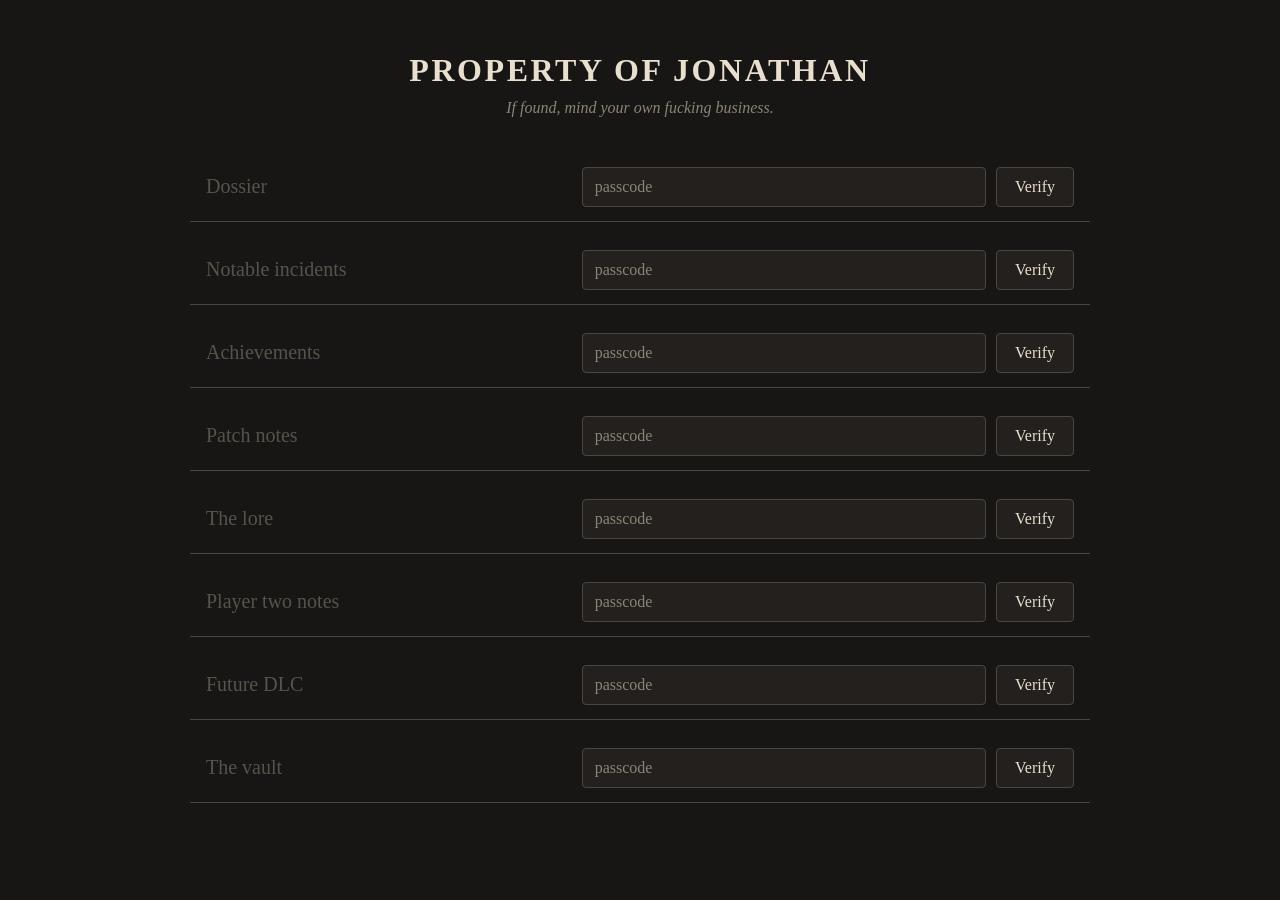
==== index.html @ 19a1d7e8 "Rename Achievements section" ====
<!DOCTYPE html>
<html lang="en">
<head>
    <meta charset="UTF-8">
    <meta name="viewport" content="width=device-width, initial-scale=1.0">

    <title>Jonathan</title>

    <link rel="stylesheet" href="css/style.css">
</head>
<body>

<main class="page">
    <h1>PROPERTY OF JONATHAN</h1>
    <p class="subtitle">If found, mind your own fucking business.</p>

    <section class="link-list" aria-label="Locked sections">
        <div class="link-row" data-section="dossier" data-passcode="W5lbOAMaOD975XhFuVOhh8qMXsd">
            <a class="section-link disabled" href="dossier.html" aria-disabled="true">Dossier</a>
            <div class="passcode-control">
                <input type="text" class="passcode-input" placeholder="passcode" aria-label="Dossier passcode" autocomplete="off">
                <button type="button" class="verify-button">Verify</button>
                <div class="tooltip" role="status">Wrong passcode. Try harder, cheeky bastard.</div>
            </div>
        </div>

        <div class="link-row" data-section="notable-incidents" data-passcode="iYBa2504ieTVfsfOtPVk0eyRRV0">
            <a class="section-link disabled" href="notable-incidents.html" aria-disabled="true">Notable incidents</a>
            <div class="passcode-control">
                <input type="text" class="passcode-input" placeholder="passcode" aria-label="Notable incidents passcode" autocomplete="off">
                <button type="button" class="verify-button">Verify</button>
                <div class="tooltip" role="status">Wrong passcode. Try harder, cheeky bastard.</div>
            </div>
        </div>

        <div class="link-row" data-section="achievements" data-passcode="LSBTFzVfPLuVgdi6ytS2120L5S3">
            <a class="section-link disabled" href="achievements.html" aria-disabled="true">Achievements</a>
            <div class="passcode-control">
                <input type="text" class="passcode-input" placeholder="passcode" aria-label="Achievements passcode" autocomplete="off">
                <button type="button" class="verify-button">Verify</button>
                <div class="tooltip" role="status">Wrong passcode. Try harder, cheeky bastard.</div>
            </div>
        </div>

        <div class="link-row" data-section="patch-notes" data-passcode="LX181xIZ1wX2SWtGNSgQnDufhdB">
            <a class="section-link disabled" href="patch-notes.html" aria-disabled="true">Patch notes</a>
            <div class="passcode-control">
                <input type="text" class="passcode-input" placeholder="passcode" aria-label="Patch notes passcode" autocomplete="off">
                <button type="button" class="verify-button">Verify</button>
                <div class="tooltip" role="status">Wrong passcode. Try harder, cheeky bastard.</div>
            </div>
        </div>

        <div class="link-row" data-section="lore" data-passcode="w0WXTs49NRck4O6hrru8A4V5adi">
            <a class="section-link disabled" href="lore.html" aria-disabled="true">The lore</a>
            <div class="passcode-control">
                <input type="text" class="passcode-input" placeholder="passcode" aria-label="The lore passcode" autocomplete="off">
                <button type="button" class="verify-button">Verify</button>
                <div class="tooltip" role="status">Wrong passcode. Try harder, cheeky bastard.</div>
            </div>
        </div>

        <div class="link-row" data-section="player-two-notes" data-passcode="2x9W1rMxDaLT16s91PhOoZm8vBk">
            <a class="section-link disabled" href="player-two-notes.html" aria-disabled="true">Player two notes</a>
            <div class="passcode-control">
                <input type="text" class="passcode-input" placeholder="passcode" aria-label="Player two notes passcode" autocomplete="off">
                <button type="button" class="verify-button">Verify</button>
                <div class="tooltip" role="status">Wrong passcode. Try harder, cheeky bastard.</div>
            </div>
        </div>

        <div class="link-row" data-section="future-dlc" data-passcode="VrgjJd6rasz8kS7YO0WI7arI8kq">
            <a class="section-link disabled" href="future-dlc.html" aria-disabled="true">Future DLC</a>
            <div class="passcode-control">
                <input type="text" class="passcode-input" placeholder="passcode" aria-label="Future DLC passcode" autocomplete="off">
                <button type="button" class="verify-button">Verify</button>
                <div class="tooltip" role="status">Wrong passcode. Try harder, cheeky bastard.</div>
            </div>
        </div>

        <div class="link-row" data-section="vault" data-passcode="YlWirzQB3UwEh2FWl99Lec9Lb40">
            <a class="section-link disabled" href="vault.html" aria-disabled="true">The vault</a>
            <div class="passcode-control">
                <input type="text" class="passcode-input" placeholder="passcode" aria-label="The vault passcode" autocomplete="off">
                <button type="button" class="verify-button">Verify</button>
                <div class="tooltip" role="status">Wrong passcode. Try harder, cheeky bastard.</div>
            </div>
        </div>
    </section>

    <p class="hidden-passcode" aria-hidden="true">W5lbOAMaOD975XhFuVOhh8qMXsd</p>
</main>

<script src="js/script.js"></script>
</body>
</html>
---- css/style.css ----
:root {
    --background: #181614;
    --text: #e8dfcf;
    --muted: #8b8378;
    --panel: #24201d;
    --border: #4d463f;
    --error: #d84b4b;
}

* {
    box-sizing: border-box;
}

body {
    margin: 0;
    min-height: 100vh;
    padding: 48px 24px;

    display: flex;
    justify-content: center;
    align-items: center;

    background: var(--background);
    color: var(--text);

    font-family: Georgia, serif;
}

.page {
    width: min(900px, 100%);
}

h1 {
    margin: 0;
    text-align: center;
    letter-spacing: 0.08em;
}

.subtitle {
    margin: 10px 0 36px;
    text-align: center;
    color: var(--muted);
    font-style: italic;
}

.link-list {
    display: grid;
    gap: 14px;
}

.link-row {
    display: grid;
    grid-template-columns: minmax(190px, 1fr) minmax(320px, 1.4fr);
    gap: 24px;
    align-items: center;

    padding: 14px 16px;
    border-bottom: 1px solid var(--border);
}

.section-link {
    font-size: 20px;
    color: var(--text);
    text-decoration: underline;
    text-underline-offset: 4px;
    transition: opacity 160ms ease;
}

.section-link.disabled {
    color: var(--muted);
    text-decoration: none;
    cursor: not-allowed;
    opacity: 0.55;
    pointer-events: none;
}

.section-link.unlocked {
    opacity: 1;
}

.passcode-control {
    position: relative;
    display: grid;
    grid-template-columns: minmax(0, 1fr) auto;
    gap: 10px;
}

.passcode-input {
    width: 100%;
    min-width: 0;
    padding: 10px 12px;

    border: 1px solid var(--border);
    border-radius: 4px;
    outline: none;

    background: var(--panel);
    color: var(--text);

    font: inherit;
    font-size: 16px;

    transition: border-color 120ms ease, box-shadow 120ms ease;
}

.passcode-input::placeholder {
    color: var(--muted);
}

.passcode-input:focus {
    border-color: var(--text);
}

.passcode-input.invalid {
    border-color: var(--error);
    box-shadow: 0 0 0 1px var(--error);
}

.verify-button {
    padding: 10px 18px;

    border: 1px solid var(--border);
    border-radius: 4px;

    background: var(--panel);
    color: var(--text);

    font: inherit;
    font-size: 16px;
    cursor: pointer;
}

.verify-button:hover {
    border-color: var(--text);
}

.verify-button:disabled,
.passcode-input:disabled {
    opacity: 0.45;
    cursor: default;
}

.tooltip {
    position: absolute;
    z-index: 10;
    left: 0;
    top: calc(100% + 8px);

    padding: 8px 10px;
    border: 1px solid var(--error);
    border-radius: 4px;

    background: #2a1a19;
    color: #f2c1bd;

    font-size: 14px;
    white-space: nowrap;

    opacity: 0;
    visibility: hidden;
    transform: translateY(-4px);
    transition: opacity 120ms ease, transform 120ms ease, visibility 120ms ease;

    pointer-events: none;
}

.tooltip.visible {
    opacity: 1;
    visibility: visible;
    transform: translateY(0);
}

.hidden-passcode {
    margin: 28px 0 0;
    color: var(--background);
    user-select: text;
}

@media (max-width: 700px) {
    body {
        padding: 32px 16px;
        align-items: flex-start;
    }

    .link-row {
        grid-template-columns: 1fr;
        gap: 10px;
        padding: 14px 0 20px;
    }

    .tooltip {
        white-space: normal;
        max-width: 100%;
    }
}


/* Dossier / D&D character sheet */
.dossier-body {
    display: block;
    min-height: 100vh;
    padding: 36px 18px 72px;
    background:
        radial-gradient(circle at top, rgba(118, 83, 48, 0.18), transparent 38%),
        #181614;
    color: #261f18;
}

.dossier-shell {
    width: min(1180px, 100%);
    margin: 0 auto;
}

.dossier-back {
    display: inline-block;
    margin: 0 0 18px 6px;
    color: #c8bba7;
    text-decoration: none;
    font-size: 14px;
    letter-spacing: 0.04em;
}

.dossier-back:hover {
    color: #f0e5d2;
}

.character-sheet {
    position: relative;
    overflow: hidden;
    padding: clamp(22px, 4vw, 48px);
    border: 1px solid #8b7458;
    box-shadow:
        0 18px 55px rgba(0, 0, 0, 0.42),
        inset 0 0 0 6px rgba(108, 79, 48, 0.06);
    background:
        linear-gradient(rgba(255, 252, 239, 0.92), rgba(239, 225, 195, 0.93)),
        repeating-linear-gradient(
            0deg,
            rgba(108, 79, 48, 0.025) 0,
            rgba(108, 79, 48, 0.025) 1px,
            transparent 1px,
            transparent 4px
        );
}

.character-sheet::before,
.character-sheet::after {
    content: "";
    position: absolute;
    pointer-events: none;
}

.character-sheet::before {
    inset: 12px;
    border: 1px solid rgba(90, 61, 34, 0.28);
}

.character-sheet::after {
    width: 220px;
    height: 220px;
    right: -85px;
    top: -90px;
    border: 2px solid rgba(115, 39, 30, 0.14);
    border-radius: 50%;
    box-shadow: inset 0 0 0 12px rgba(115, 39, 30, 0.035);
    transform: rotate(-12deg);
}

.sheet-header,
.sheet-section {
    position: relative;
    z-index: 1;
}

.sheet-header {
    padding-bottom: 26px;
    border-bottom: 3px double #6f2a22;
}

.sheet-title-block {
    display: grid;
    grid-template-columns: 1fr auto;
    grid-template-areas:
        "kicker level"
        "name level";
    align-items: end;
    gap: 2px 24px;
    margin-bottom: 24px;
}

.sheet-kicker {
    grid-area: kicker;
    margin: 0;
    color: #775b43;
    font-size: 12px;
    font-weight: 700;
    letter-spacing: 0.22em;
    text-transform: uppercase;
}

.character-sheet h1 {
    grid-area: name;
    margin: 0;
    text-align: left;
    color: #251b14;
    font-size: clamp(40px, 7vw, 76px);
    line-height: 0.92;
    letter-spacing: 0.04em;
    text-shadow: 0 1px 0 rgba(255,255,255,0.5);
}

.sheet-level {
    grid-area: level;
    margin: 0;
    padding: 10px 14px;
    border: 1px solid #8c6e51;
    background: rgba(255,255,255,0.32);
    color: #4f3927;
    font-weight: 700;
    white-space: nowrap;
}

.identity-grid {
    display: grid;
    grid-template-columns: repeat(3, minmax(0, 1fr));
    gap: 12px 18px;
}

.identity-grid div {
    min-width: 0;
    padding-bottom: 8px;
    border-bottom: 1px solid rgba(79, 57, 39, 0.28);
}

.identity-grid span,
.combat-strip span,
.synergy-grid span {
    display: block;
    margin-bottom: 4px;
    color: #765e48;
    font-size: 11px;
    font-weight: 700;
    letter-spacing: 0.08em;
    text-transform: uppercase;
}

.identity-grid strong {
    display: block;
    font-size: 15px;
    line-height: 1.35;
}

.sheet-section {
    padding: 30px 0 0;
}

.section-heading {
    display: flex;
    align-items: center;
    gap: 14px;
    margin-bottom: 16px;
}

.section-heading::after {
    content: "";
    flex: 1;
    height: 1px;
    background: linear-gradient(to right, #6f2a22, transparent);
}

.character-sheet h2 {
    margin: 0;
    color: #6f2a22;
    font-size: 18px;
    letter-spacing: 0.12em;
    text-transform: uppercase;
}

.character-sheet h3 {
    margin: 0 0 8px;
    color: #2c2118;
    font-size: 16px;
}

.character-sheet p,
.character-sheet li,
.character-sheet dt,
.character-sheet dd {
    line-height: 1.55;
}

.character-sheet p {
    margin: 0 0 10px;
}

.character-sheet ul,
.character-sheet ol {
    margin: 8px 0 12px;
    padding-left: 22px;
}

.ability-grid {
    display: grid;
    grid-template-columns: repeat(3, minmax(0, 1fr));
    gap: 14px;
}

.ability-card {
    position: relative;
    min-height: 250px;
    padding: 18px 16px 16px;
    border: 1px solid #8f785d;
    background: rgba(255, 255, 255, 0.23);
}

.ability-card::before {
    content: "";
    position: absolute;
    inset: 5px;
    border: 1px solid rgba(111, 42, 34, 0.14);
    pointer-events: none;
}

.ability-name {
    text-align: center;
    color: #6f2a22;
    font-size: 13px;
    font-weight: 800;
    letter-spacing: 0.18em;
}

.ability-score {
    margin-top: 2px;
    text-align: center;
    font-size: 46px;
    font-weight: 700;
    line-height: 1;
}

.ability-mod {
    width: 44px;
    margin: 8px auto 14px;
    padding: 5px 0;
    border: 1px solid #7c6248;
    border-radius: 50%;
    background: #f5ead4;
    text-align: center;
    font-weight: 700;
}

.ability-card p {
    position: relative;
    z-index: 1;
    margin-bottom: 0;
    font-size: 14px;
}

.combat-strip {
    display: grid;
    grid-template-columns: repeat(4, minmax(0, 1fr));
    gap: 10px;
    margin-top: 14px;
}

.combat-strip div {
    padding: 12px;
    border: 1px solid #91785b;
    background: rgba(255,255,255,0.2);
    text-align: center;
}

.combat-strip strong {
    font-size: 22px;
}

.split-section {
    display: grid;
    grid-template-columns: repeat(2, minmax(0, 1fr));
    gap: 22px;
}

.sheet-panel {
    padding: 18px;
    border: 1px solid rgba(111, 88, 62, 0.52);
    background: rgba(255,255,255,0.17);
}

.sheet-panel .section-heading {
    margin-bottom: 14px;
}

.big-stat {
    display: flex;
    align-items: center;
    gap: 12px;
    margin-bottom: 15px;
}

.big-stat span {
    color: #775b43;
    font-size: 12px;
    font-weight: 800;
    letter-spacing: 0.14em;
}

.big-stat strong {
    font-size: 42px;
    line-height: 1;
}

.compact-list {
    margin: 0;
}

.compact-list div {
    display: grid;
    grid-template-columns: minmax(0, 1fr) auto;
    gap: 16px;
    padding: 7px 0;
    border-bottom: 1px dotted rgba(82, 58, 37, 0.35);
}

.compact-list dt {
    font-weight: 700;
}

.compact-list dd {
    margin: 0;
    text-align: right;
}

.skill-entry + .skill-entry,
.subfeature + .subfeature {
    margin-top: 18px;
}

.skill-entry h3 {
    display: flex;
    justify-content: space-between;
    gap: 12px;
    border-bottom: 1px solid rgba(82, 58, 37, 0.25);
    padding-bottom: 5px;
}

.skill-entry h3 span {
    color: #6f2a22;
}

.feature-grid {
    display: grid;
    grid-template-columns: repeat(3, minmax(0, 1fr));
    gap: 16px;
}

.feature-card {
    padding: 18px;
    border-left: 4px solid #6f2a22;
    background: rgba(255,255,255,0.19);
}

.feature-card h3 {
    color: #6f2a22;
    font-size: 17px;
    letter-spacing: 0.04em;
    text-transform: uppercase;
}

.flavour-line {
    color: #6f2a22;
    font-style: italic;
    font-weight: 700;
}

.micro-heading {
    margin-top: 14px !important;
    color: #775b43;
    font-size: 11px;
    font-weight: 800;
    letter-spacing: 0.12em;
    text-transform: uppercase;
}

.two-column-list {
    columns: 2;
    column-gap: 28px;
}

.spell-details {
    margin: 0 0 14px;
}

.spell-details div {
    padding: 5px 0;
    border-bottom: 1px dotted rgba(82, 58, 37, 0.3);
}

.spell-details dt {
    color: #765e48;
    font-size: 11px;
    font-weight: 800;
    letter-spacing: 0.08em;
    text-transform: uppercase;
}

.spell-details dd {
    margin: 1px 0 0;
    font-weight: 700;
}

.game-hours dd {
    font-variant-numeric: tabular-nums;
}

.plain-list,
.inventory-list {
    columns: 2;
    column-gap: 28px;
}

.flaw-card {
    border-left-color: #4d463f;
}

.quest-list {
    display: grid;
    gap: 12px;
}

.quest-list article {
    display: grid;
    grid-template-columns: auto 1fr;
    gap: 12px;
    padding: 14px 16px;
    border: 1px solid rgba(111, 88, 62, 0.45);
    background: rgba(255,255,255,0.14);
}

.quest-marker {
    color: #6f2a22;
    font-size: 18px;
    line-height: 1.4;
}

.quest-list p {
    margin: 0;
}

.synergy-section {
    margin-top: 30px;
    padding: 24px;
    border: 2px solid #6f2a22;
    background: rgba(111, 42, 34, 0.06);
}

.synergy-grid {
    display: grid;
    grid-template-columns: repeat(3, minmax(0, 1fr));
    gap: 12px;
}

.synergy-grid div {
    padding: 12px;
    border: 1px solid rgba(111, 42, 34, 0.28);
    background: rgba(255,255,255,0.2);
}

.synergy-grid strong {
    display: block;
    font-size: 18px;
}

.shared-abilities {
    display: grid;
    grid-template-columns: repeat(2, minmax(0, 1fr));
    gap: 14px;
    margin-top: 16px;
}

.shared-abilities article {
    padding: 14px;
    border-top: 1px solid rgba(111, 42, 34, 0.38);
}

.shared-abilities p {
    margin-bottom: 0;
}

@media (max-width: 900px) {
    .identity-grid,
    .ability-grid,
    .feature-grid,
    .synergy-grid {
        grid-template-columns: repeat(2, minmax(0, 1fr));
    }

    .split-section {
        grid-template-columns: 1fr;
    }
}

@media (max-width: 620px) {
    .dossier-body {
        padding: 20px 10px 44px;
    }

    .character-sheet {
        padding: 22px 16px 30px;
    }

    .sheet-title-block {
        grid-template-columns: 1fr;
        grid-template-areas:
            "kicker"
            "name"
            "level";
        gap: 8px;
    }

    .sheet-level {
        width: fit-content;
        white-space: normal;
    }

    .identity-grid,
    .ability-grid,
    .feature-grid,
    .synergy-grid,
    .shared-abilities,
    .combat-strip {
        grid-template-columns: 1fr;
    }

    .ability-card {
        min-height: 0;
    }

    .plain-list,
    .inventory-list,
    .two-column-list {
        columns: 1;
    }
}


/* Dossier flip card */
.flip-card {
    padding: 0;
    border-left: 0;
    background: transparent;
    cursor: default;
    perspective: 1200px;
    outline: none;
}

.panel-flip {
    border: 0;
}

.panel-flip .flip-card-face {
    border: 1px solid rgba(111, 88, 62, 0.52);
    background: rgba(255,255,255,0.17);
}

.flip-card:focus-visible {
    box-shadow: 0 0 0 3px rgba(111, 42, 34, 0.35);
}

.flip-card-inner {
    display: grid;
    width: 100%;
    height: 100%;
    transform-style: preserve-3d;
    transition: transform 650ms cubic-bezier(0.2, 0.72, 0.2, 1);
}

.flip-card.flipped .flip-card-inner {
    transform: rotateY(180deg);
}

.flip-card-face {
    grid-area: 1 / 1;
    min-width: 0;
    min-height: 100%;
    padding: 18px;
    border-left: 4px solid #6f2a22;
    background: rgba(255,255,255,0.19);
    backface-visibility: hidden;
    -webkit-backface-visibility: hidden;
}

.flip-card-front {
    position: relative;
}

.flip-card-back {
    display: flex;
    flex-direction: column;
    justify-content: center;
    gap: 10px;
    transform: rotateY(180deg);
    padding: 10px;
}

.flip-card-back img {
    display: block;
    width: 100%;
    height: 100%;
    min-height: 260px;
    max-height: 420px;
    object-fit: contain;
    border: 1px solid rgba(82, 58, 37, 0.35);
    background: rgba(255, 255, 255, 0.18);
}


@media (prefers-reduced-motion: reduce) {
    .flip-card-inner {
        transition: none;
    }
}
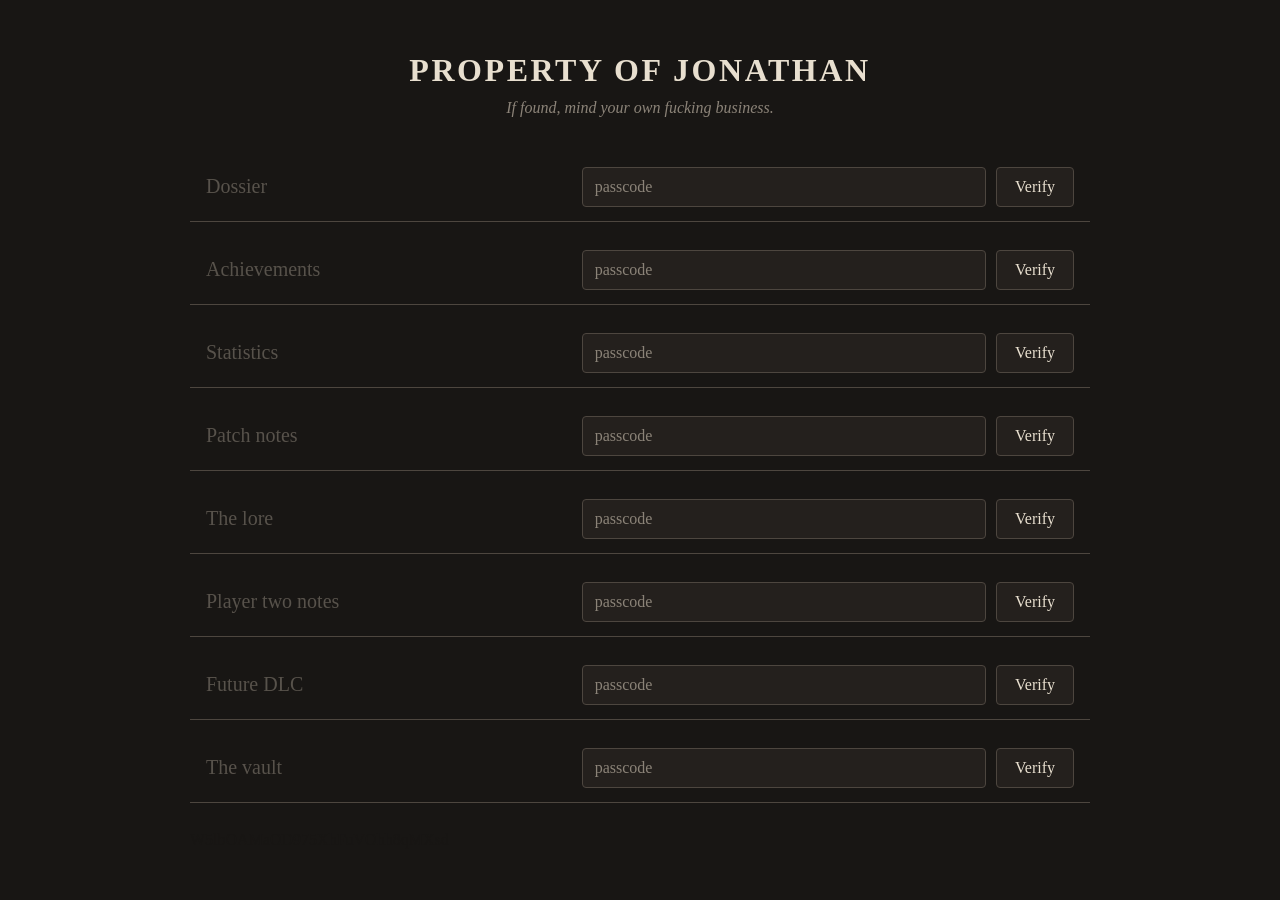
==== commit cb9bc459: "Reorder achievements and rename statistics" ====
--- a/index.html
+++ b/index.html
@@ -24,19 +24,19 @@
             </div>
         </div>
 
-        <div class="link-row" data-section="notable-incidents" data-passcode="iYBa2504ieTVfsfOtPVk0eyRRV0">
-            <a class="section-link disabled" href="notable-incidents.html" aria-disabled="true">Notable incidents</a>
+        <div class="link-row" data-section="achievements" data-passcode="LSBTFzVfPLuVgdi6ytS2120L5S3">
+            <a class="section-link disabled" href="achievements.html" aria-disabled="true">Achievements</a>
             <div class="passcode-control">
-                <input type="text" class="passcode-input" placeholder="passcode" aria-label="Notable incidents passcode" autocomplete="off">
+                <input type="text" class="passcode-input" placeholder="passcode" aria-label="Achievements passcode" autocomplete="off">
                 <button type="button" class="verify-button">Verify</button>
                 <div class="tooltip" role="status">Wrong passcode. Try harder, cheeky bastard.</div>
             </div>
         </div>
 
-        <div class="link-row" data-section="achievements" data-passcode="LSBTFzVfPLuVgdi6ytS2120L5S3">
-            <a class="section-link disabled" href="achievements.html" aria-disabled="true">Achievements</a>
+        <div class="link-row" data-section="notable-incidents" data-passcode="iYBa2504ieTVfsfOtPVk0eyRRV0">
+            <a class="section-link disabled" href="notable-incidents.html" aria-disabled="true">Statistics</a>
             <div class="passcode-control">
-                <input type="text" class="passcode-input" placeholder="passcode" aria-label="Achievements passcode" autocomplete="off">
+                <input type="text" class="passcode-input" placeholder="passcode" aria-label="Statistics passcode" autocomplete="off">
                 <button type="button" class="verify-button">Verify</button>
                 <div class="tooltip" role="status">Wrong passcode. Try harder, cheeky bastard.</div>
             </div>
--- a/css/style.css
+++ b/css/style.css
@@ -818,3 +818,515 @@
         transition: none;
     }
 }
+
+
+/* Achievements */
+.achievements-body {
+    display: block;
+    min-height: 100vh;
+    padding: 36px 18px 72px;
+    background:
+        radial-gradient(circle at top, rgba(111, 42, 34, 0.12), transparent 34%),
+        var(--background);
+    color: var(--text);
+}
+
+.achievements-shell {
+    width: min(1180px, 100%);
+    margin: 0 auto;
+}
+
+.achievements-back {
+    display: inline-block;
+    margin: 0 0 22px 4px;
+    color: var(--muted);
+    text-decoration: none;
+    font-size: 14px;
+    letter-spacing: 0.04em;
+}
+
+.achievements-back:hover {
+    color: var(--text);
+}
+
+.achievements-header {
+    padding: 22px 0 28px;
+    border-bottom: 1px solid var(--border);
+}
+
+.achievements-kicker {
+    margin: 0 0 7px;
+    color: var(--muted);
+    font-size: 11px;
+    font-weight: 700;
+    letter-spacing: 0.18em;
+    text-transform: uppercase;
+}
+
+.achievements-header h1 {
+    margin: 0;
+    text-align: left;
+    font-size: clamp(38px, 7vw, 72px);
+    line-height: 0.95;
+    letter-spacing: 0.05em;
+}
+
+.achievements-header > p:last-child {
+    margin: 12px 0 0;
+    color: #b9afa1;
+    font-style: italic;
+}
+
+.achievement-section {
+    padding-top: 34px;
+}
+
+.achievement-section-heading {
+    display: flex;
+    align-items: baseline;
+    justify-content: space-between;
+    gap: 18px;
+    margin-bottom: 16px;
+}
+
+.achievement-section-heading h2 {
+    margin: 0;
+    font-size: 18px;
+    letter-spacing: 0.12em;
+    text-transform: uppercase;
+}
+
+.achievement-section-heading span {
+    min-width: 32px;
+    padding: 3px 9px;
+    border: 1px solid var(--border);
+    border-radius: 999px;
+    color: var(--muted);
+    text-align: center;
+    font-size: 12px;
+}
+
+.achievement-grid {
+    display: grid;
+    grid-template-columns: repeat(4, minmax(0, 1fr));
+    gap: 16px;
+}
+
+.achievement-card {
+    min-width: 0;
+    padding: 14px 14px 17px;
+    border: 1px solid var(--border);
+    background:
+        linear-gradient(180deg, rgba(255,255,255,0.025), transparent 34%),
+        var(--panel);
+}
+
+.achievement-icon-slot {
+    aspect-ratio: 1;
+    width: 100%;
+    margin-bottom: 14px;
+    display: grid;
+    place-items: center;
+    overflow: hidden;
+    border: 1px dashed #5f574f;
+    background:
+        linear-gradient(135deg, rgba(255,255,255,0.025), transparent 45%),
+        #1d1a18;
+    color: #6f685f;
+}
+
+.achievement-icon-slot span {
+    font-size: 10px;
+    font-weight: 700;
+    letter-spacing: 0.16em;
+}
+
+.achievement-icon-slot.has-icon {
+    position: relative;
+    display: block;
+    border-style: solid;
+}
+
+.achievement-icon-slot.has-icon img {
+    position: absolute;
+    inset: 0 auto 0 0;
+    width: 200%;
+    height: 100%;
+    max-width: none;
+    object-fit: cover;
+    object-position: left center;
+}
+
+
+.achievement-card h3 {
+    margin: 0 0 8px;
+    color: #efe5d6;
+    font-size: 16px;
+    line-height: 1.25;
+}
+
+.achievement-card p {
+    margin: 0;
+    color: #b9afa1;
+    font-size: 14px;
+    line-height: 1.5;
+}
+
+
+.locked-achievement {
+    opacity: 0.62;
+    filter: grayscale(0.75);
+}
+
+.locked-achievement .achievement-icon-slot {
+    border-style: solid;
+    color: #8a8178;
+}
+
+@media (max-width: 980px) {
+    .achievement-grid {
+        grid-template-columns: repeat(3, minmax(0, 1fr));
+    }
+}
+
+@media (max-width: 720px) {
+    .achievement-grid {
+        grid-template-columns: repeat(2, minmax(0, 1fr));
+    }
+}
+
+@media (max-width: 440px) {
+    .achievements-body {
+        padding: 24px 12px 48px;
+    }
+
+    .achievement-grid {
+        grid-template-columns: 1fr;
+    }
+
+    .achievement-icon-slot {
+        aspect-ratio: 16 / 9;
+    }
+}
+
+
+.achievement-icon-slot.whole-icon img {
+    position: absolute;
+    inset: 0;
+    width: 100%;
+    height: 100%;
+    max-width: 100%;
+    object-fit: contain;
+    object-position: center;
+}
+
+
+/* Multiplayer latency calibration mini-game */
+.latency-section {
+    margin-top: 42px;
+    padding-top: 34px;
+    border-top: 1px solid var(--border);
+    outline: none;
+}
+
+.latency-section:focus-visible {
+    box-shadow: 0 0 0 2px rgba(232, 223, 207, 0.22);
+}
+
+.latency-heading {
+    display: flex;
+    align-items: end;
+    justify-content: space-between;
+    gap: 18px;
+    margin-bottom: 16px;
+}
+
+.latency-heading h2 {
+    margin: 0;
+    font-size: clamp(20px, 4vw, 30px);
+    letter-spacing: 0.12em;
+}
+
+.latency-status-pill {
+    flex: 0 0 auto;
+    padding: 5px 10px;
+    border: 1px solid var(--border);
+    border-radius: 999px;
+    color: var(--muted);
+    font-size: 11px;
+    font-weight: 700;
+    letter-spacing: 0.12em;
+}
+
+.latency-status-pill.is-live {
+    border-color: #8f8a69;
+    color: #d7d1a9;
+}
+
+.latency-status-pill.is-stable {
+    border-color: #66805f;
+    color: #b7cfad;
+}
+
+.latency-console {
+    padding: clamp(18px, 4vw, 30px);
+    border: 1px solid var(--border);
+    background:
+        linear-gradient(180deg, rgba(255,255,255,0.025), transparent 34%),
+        #1d1a18;
+    box-shadow: inset 0 0 0 1px rgba(255,255,255,0.018);
+    font-family: "Courier New", Courier, monospace;
+}
+
+.latency-players {
+    display: grid;
+    grid-template-columns: minmax(0, 1fr) auto minmax(0, 1fr);
+    gap: 16px;
+    align-items: center;
+    padding-bottom: 20px;
+    border-bottom: 1px dashed #514a43;
+}
+
+.latency-player {
+    min-width: 0;
+}
+
+.latency-player-right {
+    text-align: right;
+}
+
+.latency-player span,
+.latency-player em {
+    display: block;
+    color: var(--muted);
+    font-size: 10px;
+    font-style: normal;
+    letter-spacing: 0.14em;
+}
+
+.latency-player strong {
+    display: block;
+    margin: 4px 0;
+    color: #efe5d6;
+    font-size: clamp(18px, 4vw, 26px);
+    letter-spacing: 0.08em;
+}
+
+.latency-player em {
+    color: #a9b99f;
+}
+
+.latency-link {
+    overflow: hidden;
+    max-width: 180px;
+    color: #6f685f;
+    white-space: nowrap;
+    letter-spacing: 0.08em;
+}
+
+.latency-diagnostics {
+    display: grid;
+    grid-template-columns: repeat(2, minmax(0, 1fr));
+    gap: 0 24px;
+    margin: 22px 0 28px;
+}
+
+.latency-diagnostics div {
+    display: grid;
+    grid-template-columns: minmax(0, 1fr) auto;
+    gap: 12px;
+    padding: 8px 0;
+    border-bottom: 1px dotted #453f39;
+}
+
+.latency-diagnostics dt,
+.latency-diagnostics dd {
+    margin: 0;
+    font-size: 12px;
+    line-height: 1.4;
+}
+
+.latency-diagnostics dt {
+    color: #8b8378;
+}
+
+.latency-diagnostics dd {
+    color: #d4cbbc;
+    text-align: right;
+}
+
+.latency-calibration {
+    padding-top: 2px;
+}
+
+.latency-calibration-header {
+    display: flex;
+    justify-content: space-between;
+    gap: 16px;
+    margin-bottom: 9px;
+    color: #b9afa1;
+    font-size: 12px;
+    letter-spacing: 0.12em;
+}
+
+.latency-track {
+    position: relative;
+    height: 54px;
+    overflow: hidden;
+    border: 1px solid #5a524a;
+    background:
+        repeating-linear-gradient(
+            90deg,
+            rgba(255,255,255,0.035) 0,
+            rgba(255,255,255,0.035) 1px,
+            transparent 1px,
+            transparent 10%
+        ),
+        #161412;
+}
+
+.latency-track::before {
+    content: "";
+    position: absolute;
+    top: 50%;
+    left: 0;
+    right: 0;
+    height: 1px;
+    background: #4e4740;
+}
+
+.latency-target {
+    position: absolute;
+    top: 5px;
+    bottom: 5px;
+    left: 50%;
+    width: 28%;
+    transform: translateX(-50%);
+    border: 1px solid rgba(177, 193, 157, 0.58);
+    background: rgba(122, 145, 104, 0.14);
+}
+
+.latency-target span {
+    position: absolute;
+    left: 50%;
+    top: 50%;
+    transform: translate(-50%, -50%);
+    color: #b7c8aa;
+    font-size: 9px;
+    font-weight: 700;
+    letter-spacing: 0.16em;
+}
+
+.latency-marker {
+    position: absolute;
+    z-index: 2;
+    top: 8px;
+    bottom: 8px;
+    left: 4%;
+    width: 4px;
+    transform: translateX(-50%);
+    background: #efe5d6;
+    box-shadow: 0 0 10px rgba(239, 229, 214, 0.42);
+}
+
+.latency-track.is-hit {
+    border-color: #758b68;
+    box-shadow: inset 0 0 0 1px rgba(117, 139, 104, 0.24);
+}
+
+.latency-track.is-miss {
+    border-color: #7b3d37;
+    box-shadow: inset 0 0 0 1px rgba(123, 61, 55, 0.2);
+}
+
+.latency-message {
+    min-height: 1.5em;
+    margin: 12px 0;
+    color: #b9afa1;
+    font-size: 13px;
+    line-height: 1.5;
+}
+
+.latency-button {
+    width: 100%;
+    padding: 11px 16px;
+    border: 1px solid #6a6158;
+    background: #28231f;
+    color: #efe5d6;
+    font: 700 12px/1.2 "Courier New", Courier, monospace;
+    letter-spacing: 0.12em;
+    cursor: pointer;
+}
+
+.latency-button:hover:not(:disabled),
+.latency-button:focus-visible {
+    border-color: #b9afa1;
+    background: #302a25;
+}
+
+.latency-button:disabled {
+    opacity: 0.5;
+    cursor: default;
+}
+
+.latency-hint {
+    margin: 9px 0 0;
+    color: #716960;
+    font-size: 10px;
+    line-height: 1.45;
+}
+
+.latency-token {
+    margin-top: 22px;
+    padding: 16px;
+    border: 1px solid #66805f;
+    background: rgba(85, 107, 76, 0.09);
+    text-align: center;
+}
+
+.latency-token span,
+.latency-token small {
+    display: block;
+    color: #8f9f87;
+    font-size: 10px;
+    letter-spacing: 0.1em;
+}
+
+.latency-token strong {
+    display: block;
+    margin: 10px 0;
+    overflow-wrap: anywhere;
+    color: #dce8d5;
+    font-size: clamp(16px, 3.6vw, 23px);
+    letter-spacing: 0.05em;
+    user-select: all;
+}
+
+@media (max-width: 650px) {
+    .latency-heading {
+        align-items: flex-start;
+        flex-direction: column;
+    }
+
+    .latency-players {
+        grid-template-columns: 1fr;
+        gap: 10px;
+    }
+
+    .latency-player-right {
+        text-align: left;
+    }
+
+    .latency-link {
+        width: 100%;
+        max-width: none;
+    }
+
+    .latency-diagnostics {
+        grid-template-columns: 1fr;
+    }
+
+    .latency-track {
+        height: 48px;
+    }
+}
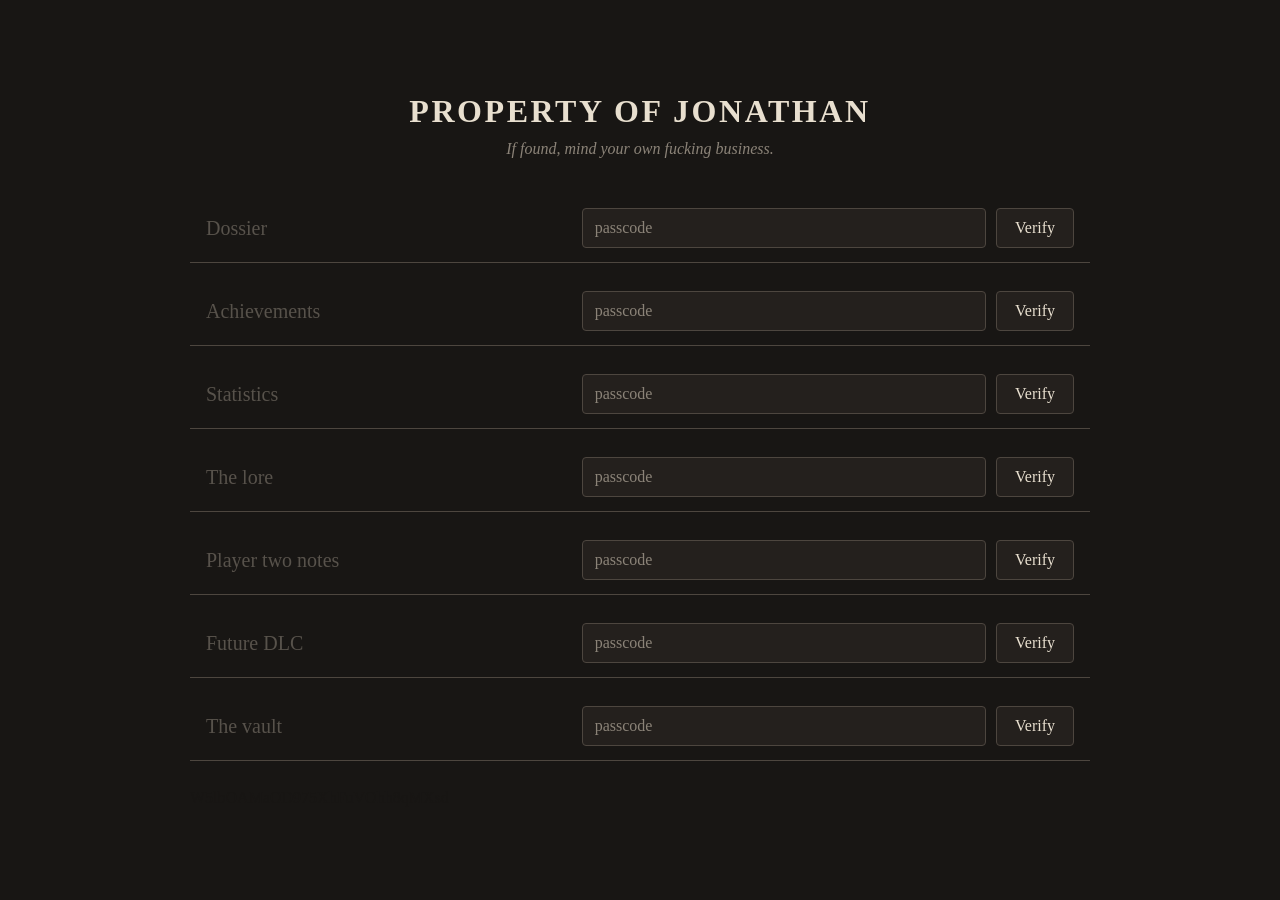
==== commit 9cffc177: "Remove Patch notes and reuse its passcode for Lore" ====
--- a/index.html
+++ b/index.html
@@ -42,16 +42,7 @@
             </div>
         </div>
 
-        <div class="link-row" data-section="patch-notes" data-passcode="LX181xIZ1wX2SWtGNSgQnDufhdB">
-            <a class="section-link disabled" href="patch-notes.html" aria-disabled="true">Patch notes</a>
-            <div class="passcode-control">
-                <input type="text" class="passcode-input" placeholder="passcode" aria-label="Patch notes passcode" autocomplete="off">
-                <button type="button" class="verify-button">Verify</button>
-                <div class="tooltip" role="status">Wrong passcode. Try harder, cheeky bastard.</div>
-            </div>
-        </div>
-
-        <div class="link-row" data-section="lore" data-passcode="w0WXTs49NRck4O6hrru8A4V5adi">
+        <div class="link-row" data-section="lore" data-passcode="LX181xIZ1wX2SWtGNSgQnDufhdB">
             <a class="section-link disabled" href="lore.html" aria-disabled="true">The lore</a>
             <div class="passcode-control">
                 <input type="text" class="passcode-input" placeholder="passcode" aria-label="The lore passcode" autocomplete="off">
--- a/css/style.css
+++ b/css/style.css
@@ -812,6 +812,20 @@
     background: rgba(255, 255, 255, 0.18);
 }
 
+.dossier-revealed-passcode {
+    margin: 2px 0 0 !important;
+    padding: 8px 10px;
+    border-top: 1px solid rgba(82, 58, 37, 0.35);
+    color: #6f2a22;
+    font-family: "Courier New", Courier, monospace;
+    font-size: 12px;
+    font-weight: 700;
+    letter-spacing: 0.04em;
+    text-align: center;
+    overflow-wrap: anywhere;
+    user-select: all;
+}
+
 
 @media (prefers-reduced-motion: reduce) {
     .flip-card-inner {
@@ -1330,3 +1344,561 @@
         height: 48px;
     }
 }
+
+
+/* Statistics */
+.statistics-body {
+    display: block;
+    min-height: 100vh;
+    padding: 36px 18px 72px;
+    background:
+        radial-gradient(circle at top, rgba(72, 91, 106, 0.13), transparent 34%),
+        var(--background);
+    color: var(--text);
+}
+
+.statistics-shell {
+    width: min(1120px, 100%);
+    margin: 0 auto;
+}
+
+.statistics-back {
+    display: inline-block;
+    margin: 0 0 22px 4px;
+    color: var(--muted);
+    text-decoration: none;
+    font-size: 14px;
+    letter-spacing: 0.04em;
+}
+
+.statistics-back:hover {
+    color: var(--text);
+}
+
+.statistics-header {
+    padding: 22px 0 28px;
+    border-bottom: 1px solid var(--border);
+}
+
+.statistics-kicker {
+    margin: 0 0 8px;
+    color: #8fa1ad;
+    font: 700 11px/1.3 "Courier New", Courier, monospace;
+    letter-spacing: 0.16em;
+}
+
+.statistics-header h1 {
+    margin: 0;
+    text-align: left;
+    font-size: clamp(38px, 7vw, 72px);
+    line-height: 0.95;
+    letter-spacing: 0.05em;
+}
+
+.statistics-header > p:last-child {
+    margin: 12px 0 0;
+    color: #b9afa1;
+    font-style: italic;
+}
+
+.statistics-section {
+    padding-top: 36px;
+}
+
+.statistics-section-heading {
+    display: flex;
+    align-items: baseline;
+    justify-content: space-between;
+    gap: 18px;
+    margin-bottom: 16px;
+    padding-bottom: 10px;
+    border-bottom: 1px solid var(--border);
+}
+
+.statistics-section-heading h2 {
+    margin: 0;
+    font-size: 19px;
+    letter-spacing: 0.12em;
+    text-transform: uppercase;
+}
+
+.statistics-section-heading span {
+    color: var(--muted);
+    font: 700 11px/1.3 "Courier New", Courier, monospace;
+    letter-spacing: 0.08em;
+}
+
+.stat-question-list {
+    display: grid;
+    grid-template-columns: repeat(2, minmax(0, 1fr));
+    gap: 14px;
+}
+
+.stat-question {
+    padding: 18px;
+    border: 1px solid var(--border);
+    background:
+        linear-gradient(180deg, rgba(255,255,255,0.025), transparent 40%),
+        var(--panel);
+}
+
+.stat-question-wide {
+    grid-column: 1 / -1;
+}
+
+.stat-question h3 {
+    min-height: 2.7em;
+    margin: 0 0 16px;
+    color: #efe5d6;
+    font-size: 16px;
+    line-height: 1.35;
+}
+
+.stat-guess-row {
+    display: grid;
+    grid-template-columns: minmax(0, 1fr) auto;
+    gap: 9px;
+}
+
+.stat-guess-input,
+.stat-verify-button {
+    min-width: 0;
+    padding: 10px 12px;
+    border: 1px solid #595149;
+    background: #1d1a18;
+    color: var(--text);
+    font: 14px/1.2 "Courier New", Courier, monospace;
+}
+
+.stat-guess-input:focus,
+.stat-verify-button:focus-visible {
+    outline: none;
+    border-color: #b9afa1;
+}
+
+.stat-verify-button {
+    cursor: pointer;
+    font-weight: 700;
+    letter-spacing: 0.05em;
+}
+
+.stat-result {
+    padding: 12px 14px;
+    border: 1px solid #657260;
+    background: rgba(93, 116, 84, 0.09);
+}
+
+.stat-result span,
+.stat-result small {
+    display: block;
+    color: #929d8c;
+    font: 700 10px/1.35 "Courier New", Courier, monospace;
+    letter-spacing: 0.1em;
+    text-transform: uppercase;
+}
+
+.stat-result strong {
+    display: block;
+    margin: 5px 0 7px;
+    color: #dce8d5;
+    font-size: 22px;
+    overflow-wrap: anywhere;
+}
+
+.stat-result small {
+    color: #aaa096;
+    text-transform: none;
+}
+
+.stat-detail {
+    margin: 13px 0 0;
+    color: #afa69a;
+    font-size: 13px;
+    line-height: 1.55;
+}
+
+.stat-question-breakdown p {
+    margin: 6px 0;
+}
+
+.word-stat-grid {
+    display: grid;
+    grid-template-columns: repeat(2, minmax(0, 1fr));
+    gap: 16px;
+}
+
+.word-stat-panel {
+    min-width: 0;
+    padding: 18px;
+    border: 1px solid var(--border);
+    background: var(--panel);
+}
+
+.word-stat-panel h3 {
+    margin: 0 0 14px;
+    color: #efe5d6;
+    font-size: 17px;
+}
+
+.stat-table-wrap {
+    width: 100%;
+    overflow-x: auto;
+}
+
+.stat-table {
+    width: 100%;
+    min-width: 500px;
+    border-collapse: collapse;
+    font-size: 13px;
+}
+
+.stat-table th,
+.stat-table td {
+    padding: 8px 9px;
+    border-bottom: 1px solid #403a35;
+    text-align: left;
+}
+
+.stat-table th {
+    color: #9eaab1;
+    font: 700 10px/1.3 "Courier New", Courier, monospace;
+    letter-spacing: 0.07em;
+    text-transform: uppercase;
+}
+
+.stat-table td:nth-child(2),
+.stat-table td:nth-child(4),
+.stat-table th:nth-child(2),
+.stat-table th:nth-child(4) {
+    width: 58px;
+    text-align: right;
+    font-variant-numeric: tabular-nums;
+}
+
+.stat-table td:nth-child(1),
+.stat-table td:nth-child(3) {
+    color: #ded4c6;
+    font-weight: 700;
+}
+
+@media (max-width: 760px) {
+    .stat-question-list,
+    .word-stat-grid {
+        grid-template-columns: 1fr;
+    }
+
+    .stat-question-wide {
+        grid-column: auto;
+    }
+}
+
+@media (max-width: 520px) {
+    .statistics-body {
+        padding: 24px 12px 48px;
+    }
+
+    .statistics-section-heading {
+        align-items: flex-start;
+        flex-direction: column;
+        gap: 5px;
+    }
+
+    .stat-guess-row {
+        grid-template-columns: 1fr;
+    }
+
+    .stat-question h3 {
+        min-height: 0;
+    }
+}
+
+
+/* Statistics reveal details */
+.stat-fact-stack p {
+    margin: 8px 0;
+}
+
+.stat-detail strong {
+    color: #ded4c6;
+}
+
+.stat-message-link {
+    display: inline-block;
+    margin-top: 5px;
+    color: #b8c7cf;
+    text-underline-offset: 3px;
+}
+
+.stat-message-link:hover {
+    color: #e2edf2;
+}
+
+.stat-word-detail {
+    margin-top: 16px;
+}
+
+.stat-word-detail > p {
+    margin: 0 0 16px;
+}
+
+.vm-highlights {
+    display: grid;
+    grid-template-columns: repeat(2, minmax(0, 1fr));
+    gap: 12px;
+    margin-top: 15px;
+}
+
+.vm-highlight-card {
+    min-width: 0;
+    padding: 12px;
+    border: 1px solid #49423c;
+    background: #1d1a18;
+}
+
+.vm-highlight-card h4,
+.stat-subheading {
+    margin: 0 0 7px;
+    color: #a9b5bc;
+    font: 700 10px/1.35 "Courier New", Courier, monospace;
+    letter-spacing: 0.09em;
+    text-transform: uppercase;
+}
+
+.vm-highlight-card > strong {
+    display: block;
+    margin-bottom: 9px;
+    color: #ded4c6;
+    font-size: 16px;
+}
+
+.vm-highlight-card img {
+    display: block;
+    width: 100%;
+    height: auto;
+    border: 1px solid #403a35;
+}
+
+.stat-subheading {
+    margin-top: 17px;
+}
+
+.vm-highlights-notable {
+    margin-top: 8px;
+}
+
+.stat-message-split {
+    display: grid;
+    grid-template-columns: repeat(3, minmax(0, 1fr));
+    gap: 10px;
+}
+
+.stat-message-split p {
+    margin: 0;
+    padding: 10px;
+    border: 1px solid #49423c;
+    background: #1d1a18;
+}
+
+@media (max-width: 620px) {
+    .vm-highlights,
+    .stat-message-split {
+        grid-template-columns: 1fr;
+    }
+}
+
+
+/* Statistics message pop-ups */
+.stat-message-modal {
+    width: min(820px, calc(100vw - 32px));
+    min-height: min(620px, calc(100vh - 64px));
+    padding: 0;
+    border: 1px solid #5b534c;
+    background: #201d1a;
+    color: var(--text);
+    box-shadow: 0 24px 80px rgba(0, 0, 0, 0.62);
+}
+
+.stat-message-modal::backdrop {
+    background: rgba(8, 7, 6, 0.78);
+    backdrop-filter: blur(3px);
+}
+
+.stat-message-modal-shell {
+    min-height: inherit;
+    display: flex;
+    flex-direction: column;
+}
+
+.stat-message-modal-header {
+    display: flex;
+    align-items: center;
+    justify-content: space-between;
+    gap: 18px;
+    padding: 16px 18px;
+    border-bottom: 1px solid #49423c;
+}
+
+.stat-message-modal-header h2 {
+    margin: 0;
+    color: #efe5d6;
+    font-size: 17px;
+    letter-spacing: 0.05em;
+}
+
+.stat-message-modal-close {
+    flex: 0 0 auto;
+    width: 34px;
+    height: 34px;
+    padding: 0;
+    border: 1px solid #5b534c;
+    background: #29241f;
+    color: #d7cdbf;
+    font: 24px/1 Georgia, serif;
+    cursor: pointer;
+}
+
+.stat-message-modal-close:hover,
+.stat-message-modal-close:focus-visible {
+    border-color: #b9afa1;
+    color: #fff7ea;
+    outline: none;
+}
+
+.stat-message-modal-body {
+    flex: 1;
+    min-height: 420px;
+    padding: 22px;
+}
+
+@media (max-width: 520px) {
+    .stat-message-modal {
+        width: calc(100vw - 20px);
+        min-height: calc(100vh - 32px);
+    }
+
+    .stat-message-modal-header {
+        padding: 14px;
+    }
+
+    .stat-message-modal-body {
+        min-height: 0;
+        padding: 16px;
+    }
+}
+
+
+/* Statistics checksum puzzle */
+.stat-checksum-symbol {
+    display: inline-block;
+    margin-right: 5px;
+    color: #dce8ed;
+    font-family: "Courier New", Courier, monospace;
+    font-weight: 700;
+}
+
+.stat-checksum-section {
+    margin-top: 12px;
+}
+
+.stat-checksum-panel {
+    padding: clamp(18px, 4vw, 28px);
+    border: 1px solid #56616a;
+    background:
+        linear-gradient(180deg, rgba(143, 161, 173, 0.045), transparent 46%),
+        #1d1a18;
+    font-family: "Courier New", Courier, monospace;
+}
+
+.stat-checksum-sequence {
+    margin: 0;
+    color: #b9c7cf;
+    font-size: clamp(17px, 3vw, 22px);
+    letter-spacing: 0.04em;
+}
+
+.stat-checksum-sequence strong {
+    color: #edf4f7;
+    letter-spacing: 0.18em;
+}
+
+.stat-checksum-entry {
+    display: grid;
+    grid-template-columns: minmax(0, 1fr) auto;
+    gap: 9px;
+}
+
+.stat-checksum-input,
+.stat-checksum-button {
+    min-width: 0;
+    padding: 11px 12px;
+    border: 1px solid #595149;
+    background: #181614;
+    color: var(--text);
+    font: 14px/1.2 "Courier New", Courier, monospace;
+}
+
+.stat-checksum-input:focus,
+.stat-checksum-button:focus-visible {
+    outline: none;
+    border-color: #b9c7cf;
+}
+
+.stat-checksum-input.invalid {
+    border-color: var(--error);
+    box-shadow: 0 0 0 1px var(--error);
+}
+
+.stat-checksum-button {
+    cursor: pointer;
+    font-weight: 700;
+    letter-spacing: 0.05em;
+}
+
+.stat-checksum-button:disabled,
+.stat-checksum-input:disabled {
+    opacity: 0.55;
+    cursor: default;
+}
+
+.stat-checksum-status {
+    min-height: 1.4em;
+    margin: 10px 0 0;
+    color: #d59a94;
+    font-size: 12px;
+}
+
+.stat-checksum-status.is-valid {
+    color: #a8bea0;
+}
+
+.stat-checksum-token {
+    margin-top: 18px;
+    padding: 15px;
+    border: 1px solid #657260;
+    background: rgba(93, 116, 84, 0.09);
+    text-align: center;
+}
+
+.stat-checksum-token span,
+.stat-checksum-token small {
+    display: block;
+    color: #929d8c;
+    font-size: 10px;
+    letter-spacing: 0.1em;
+}
+
+.stat-checksum-token strong {
+    display: block;
+    margin: 9px 0;
+    color: #dce8d5;
+    font-size: clamp(15px, 3.5vw, 22px);
+    letter-spacing: 0.05em;
+    overflow-wrap: anywhere;
+    user-select: all;
+}
+
+@media (max-width: 520px) {
+    .stat-checksum-entry {
+        grid-template-columns: 1fr;
+    }
+}
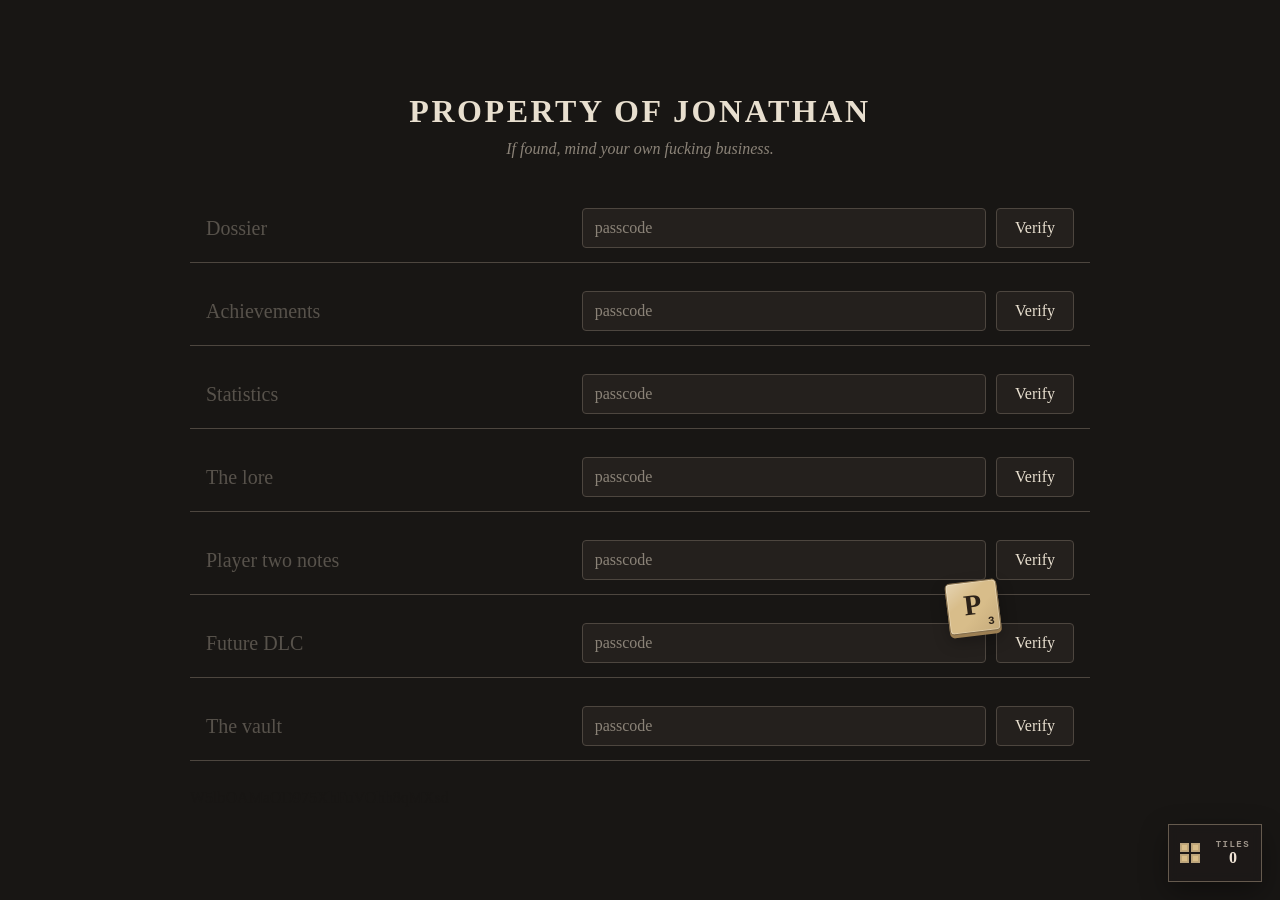
==== commit 7b2b18ca: "Load persistent Scrabble inventory" ====
--- a/index.html
+++ b/index.html
@@ -83,5 +83,6 @@
 </main>
 
 <script src="js/script.js"></script>
+<script src="js/scrabble.js"></script>
 </body>
 </html>
--- a/css/style.css
+++ b/css/style.css
@@ -1902,3 +1902,464 @@
         grid-template-columns: 1fr;
     }
 }
+/* Scrabble tile hunt */
+.scrabble-scatter-host {
+    position: relative;
+}
+
+.scrabble-tile {
+    width: 52px;
+    height: 52px;
+    padding: 0;
+    border: 1px solid #806c4d;
+    border-radius: 5px;
+    background:
+        linear-gradient(145deg, rgba(255,255,255,0.34), transparent 35%),
+        linear-gradient(315deg, rgba(72,48,24,0.13), transparent 42%),
+        #d8bd8a;
+    color: #2b2118;
+    box-shadow:
+        0 3px 0 #9c7f53,
+        0 7px 16px rgba(0,0,0,0.28),
+        inset 0 0 0 1px rgba(255,255,255,0.28);
+    font-family: Georgia, "Times New Roman", serif;
+    cursor: grab;
+    user-select: none;
+    touch-action: none;
+}
+
+.scrabble-tile:active {
+    cursor: grabbing;
+}
+
+.scrabble-letter {
+    position: absolute;
+    left: 50%;
+    top: 46%;
+    transform: translate(-50%, -50%);
+    font-size: 29px;
+    font-weight: 700;
+    line-height: 1;
+}
+
+.scrabble-value {
+    position: absolute;
+    right: 5px;
+    bottom: 3px;
+    font: 700 11px/1 "Courier New", Courier, monospace;
+}
+
+.scrabble-source-tile {
+    z-index: 12;
+    cursor: pointer;
+}
+
+.scrabble-source-tile:hover,
+.scrabble-source-tile:focus-visible {
+    outline: none;
+    box-shadow:
+        0 3px 0 #9c7f53,
+        0 10px 22px rgba(0,0,0,0.36),
+        0 0 0 2px rgba(222, 202, 157, 0.22),
+        inset 0 0 0 1px rgba(255,255,255,0.28);
+}
+
+.scrabble-scatter-tile {
+    position: absolute;
+    transform: translate(-50%, -50%) rotate(var(--tile-rotation, 0deg));
+}
+
+.scrabble-peek-anchor {
+    position: relative;
+    z-index: 4;
+}
+
+.scrabble-peek-tile {
+    position: absolute;
+    z-index: 3;
+    transform: rotate(var(--tile-rotation, 0deg));
+    transition: transform 260ms ease, filter 260ms ease;
+}
+
+.scrabble-peek-tile.is-revealed,
+.scrabble-peek-tile:focus-visible {
+    z-index: 8;
+    transform: translateX(38px) rotate(var(--tile-rotation, 0deg));
+    filter: brightness(1.06);
+}
+
+.scrabble-inventory-button {
+    position: fixed;
+    right: 18px;
+    bottom: 18px;
+    z-index: 9000;
+    display: grid;
+    grid-template-columns: 28px auto;
+    grid-template-rows: auto auto;
+    align-items: center;
+    column-gap: 8px;
+    min-width: 88px;
+    min-height: 58px;
+    padding: 9px 11px;
+    border: 1px solid #655a4e;
+    background: rgba(29, 26, 24, 0.96);
+    color: #e8ddd0;
+    box-shadow: 0 10px 28px rgba(0,0,0,0.36);
+    cursor: pointer;
+    backdrop-filter: blur(5px);
+}
+
+.scrabble-inventory-button:hover,
+.scrabble-inventory-button:focus-visible {
+    outline: none;
+    border-color: #aa9b8a;
+    background: rgba(38, 33, 29, 0.98);
+}
+
+.scrabble-inventory-button.is-receiving {
+    animation: scrabble-inventory-pulse 520ms ease;
+}
+
+.scrabble-inventory-icon {
+    position: relative;
+    grid-row: 1 / span 2;
+    display: grid;
+    grid-template-columns: repeat(2, 9px);
+    grid-template-rows: repeat(2, 9px);
+    gap: 2px;
+    width: 20px;
+    height: 20px;
+}
+
+.scrabble-inventory-icon span {
+    display: block;
+    border: 1px solid #b9a37d;
+    background: #d8bd8a;
+    box-shadow: inset 0 0 0 1px rgba(75,53,31,0.16);
+}
+
+.scrabble-inventory-label {
+    align-self: end;
+    font: 700 9px/1 "Courier New", Courier, monospace;
+    letter-spacing: 0.16em;
+    color: #9e948a;
+}
+
+.scrabble-inventory-badge {
+    align-self: start;
+    font: 700 16px/1 Georgia, serif;
+    color: #f0e4d6;
+}
+
+.scrabble-inventory-panel {
+    position: fixed;
+    right: 18px;
+    bottom: 86px;
+    z-index: 8999;
+    width: min(390px, calc(100vw - 36px));
+    max-height: min(520px, calc(100vh - 120px));
+    overflow: auto;
+    padding: 16px;
+    border: 1px solid #655a4e;
+    background:
+        linear-gradient(180deg, rgba(255,255,255,0.025), transparent 42%),
+        rgba(30, 27, 24, 0.985);
+    color: #ded4c6;
+    box-shadow: 0 18px 60px rgba(0,0,0,0.52);
+    backdrop-filter: blur(7px);
+}
+
+.scrabble-inventory-panel[hidden] {
+    display: none !important;
+}
+
+.scrabble-inventory-heading {
+    display: flex;
+    align-items: center;
+    justify-content: space-between;
+    gap: 16px;
+    padding-bottom: 12px;
+    border-bottom: 1px solid #4b433c;
+}
+
+.scrabble-inventory-heading span,
+.scrabble-inventory-heading strong {
+    display: block;
+}
+
+.scrabble-inventory-heading span {
+    margin-bottom: 3px;
+    color: #958a7f;
+    font: 700 9px/1.2 "Courier New", Courier, monospace;
+    letter-spacing: 0.16em;
+}
+
+.scrabble-inventory-heading strong {
+    color: #efe4d5;
+    font-size: 20px;
+}
+
+.scrabble-inventory-close {
+    width: 32px;
+    height: 32px;
+    padding: 0;
+    border: 1px solid #5f554c;
+    background: #28231f;
+    color: #d7ccbd;
+    font: 22px/1 Georgia, serif;
+    cursor: pointer;
+}
+
+.scrabble-inventory-note,
+.scrabble-inventory-empty {
+    margin: 12px 0 0;
+    color: #8f867c;
+    font: 11px/1.5 "Courier New", Courier, monospace;
+}
+
+.scrabble-inventory-list {
+    display: flex;
+    flex-wrap: wrap;
+    gap: 12px;
+    margin-top: 15px;
+}
+
+.scrabble-inventory-entry {
+    min-width: 52px;
+    min-height: 52px;
+}
+
+.scrabble-inventory-tile {
+    position: relative;
+    transform: rotate(var(--tile-rotation, 0deg));
+}
+
+.scrabble-inventory-tile:hover {
+    animation: scrabble-tile-shiver 180ms linear infinite;
+}
+
+.scrabble-inventory-tile.is-placed {
+    box-shadow:
+        0 3px 0 #8b744f,
+        0 0 0 2px rgba(132, 151, 121, 0.45),
+        inset 0 0 0 1px rgba(255,255,255,0.25);
+}
+
+.scrabble-inventory-tile.is-placed::after {
+    content: "";
+    position: absolute;
+    left: 4px;
+    top: 4px;
+    width: 6px;
+    height: 6px;
+    border-radius: 50%;
+    background: #6e845f;
+    box-shadow: 0 0 0 1px rgba(45,57,39,0.55);
+}
+
+.scrabble-collect-flyer,
+.scrabble-drag-ghost {
+    position: fixed;
+    z-index: 10001;
+    margin: 0;
+    pointer-events: none;
+}
+
+.scrabble-collect-flyer {
+    transition:
+        left 500ms cubic-bezier(.2,.8,.2,1),
+        top 500ms cubic-bezier(.2,.8,.2,1),
+        transform 500ms ease,
+        opacity 500ms ease;
+}
+
+.scrabble-drag-ghost {
+    transform: rotate(var(--tile-rotation, 0deg)) scale(1.05);
+    box-shadow:
+        0 3px 0 #9c7f53,
+        0 14px 30px rgba(0,0,0,0.45),
+        inset 0 0 0 1px rgba(255,255,255,0.28);
+}
+
+.scrabble-tile.is-drag-origin {
+    opacity: 0.28;
+}
+
+.scrabble-free-tile {
+    position: absolute;
+    z-index: 120;
+    transform: rotate(var(--tile-rotation, 0deg));
+}
+
+.scrabble-word-puzzle {
+    margin-top: min(62vh, 520px);
+    padding: clamp(20px, 4vw, 30px);
+    border: 1px solid #5b5248;
+    background:
+        linear-gradient(180deg, rgba(216, 189, 138, 0.035), transparent 45%),
+        #1d1a18;
+    box-shadow: inset 0 0 0 1px rgba(255,255,255,0.015);
+}
+
+.scrabble-word-puzzle h2 {
+    margin: 0 0 7px;
+    font-size: clamp(20px, 4vw, 30px);
+    letter-spacing: 0.1em;
+}
+
+.scrabble-word-puzzle > p {
+    margin: 0 0 20px;
+    color: #9d9388;
+    font: 12px/1.5 "Courier New", Courier, monospace;
+}
+
+.scrabble-word-grid {
+    display: grid;
+    grid-template-columns: repeat(5, 64px);
+    gap: 10px;
+    justify-content: center;
+    padding: 18px;
+    border: 1px dashed #554c43;
+    background: #171513;
+}
+
+.scrabble-word-slot {
+    position: relative;
+    display: grid;
+    place-items: center;
+    width: 64px;
+    height: 64px;
+    border: 1px solid #655b51;
+    background:
+        linear-gradient(135deg, rgba(255,255,255,0.025), transparent 52%),
+        #24201d;
+    box-shadow: inset 0 0 0 1px rgba(0,0,0,0.3);
+    transition: border-color 120ms ease, background 120ms ease, transform 120ms ease;
+}
+
+.scrabble-word-slot::before {
+    content: attr(data-slot-number);
+    color: #5d554e;
+    font: 700 10px/1 "Courier New", Courier, monospace;
+}
+
+.scrabble-word-slot.is-targeted {
+    border-color: #b9a77f;
+    background: #302a24;
+    transform: scale(1.04);
+}
+
+.scrabble-word-slot .scrabble-grid-tile {
+    position: absolute;
+    left: 50%;
+    top: 50%;
+    margin: 0;
+    transform: translate(-50%, -50%) rotate(var(--tile-rotation, 0deg));
+}
+
+.scrabble-word-slot:has(.scrabble-grid-tile)::before {
+    opacity: 0;
+}
+
+.scrabble-reward {
+    margin-top: 18px;
+    padding: 16px;
+    border: 1px solid #657260;
+    background: rgba(93, 116, 84, 0.09);
+    text-align: center;
+}
+
+.scrabble-reward[hidden] {
+    display: none !important;
+}
+
+.scrabble-reward span,
+.scrabble-reward small {
+    display: block;
+    color: #929d8c;
+    font: 700 10px/1.35 "Courier New", Courier, monospace;
+    letter-spacing: 0.1em;
+    text-transform: uppercase;
+}
+
+.scrabble-reward strong {
+    display: block;
+    margin: 10px 0;
+    color: #dce8d5;
+    font-size: clamp(15px, 3.5vw, 22px);
+    letter-spacing: 0.05em;
+    overflow-wrap: anywhere;
+    user-select: all;
+}
+
+@keyframes scrabble-tile-shiver {
+    0%, 100% { transform: translate(0, 0) rotate(var(--tile-rotation, 0deg)); }
+    25% { transform: translate(-1px, 0) rotate(calc(var(--tile-rotation, 0deg) - 1.5deg)); }
+    50% { transform: translate(1px, -1px) rotate(calc(var(--tile-rotation, 0deg) + 1deg)); }
+    75% { transform: translate(0, 1px) rotate(calc(var(--tile-rotation, 0deg) - 0.8deg)); }
+}
+
+@keyframes scrabble-inventory-pulse {
+    0%, 100% { transform: scale(1); }
+    45% { transform: scale(1.08); }
+}
+
+@media (max-width: 620px) {
+    .scrabble-tile {
+        width: 46px;
+        height: 46px;
+    }
+
+    .scrabble-letter {
+        font-size: 25px;
+    }
+
+    .scrabble-value {
+        font-size: 10px;
+    }
+
+    .scrabble-inventory-button {
+        right: 12px;
+        bottom: 12px;
+    }
+
+    .scrabble-inventory-panel {
+        right: 12px;
+        bottom: 78px;
+        width: calc(100vw - 24px);
+    }
+
+    .scrabble-word-grid {
+        grid-template-columns: repeat(5, minmax(0, 1fr));
+        gap: 6px;
+        padding: 10px;
+    }
+
+    .scrabble-word-slot {
+        width: 100%;
+        height: auto;
+        aspect-ratio: 1;
+    }
+
+    .scrabble-word-slot .scrabble-grid-tile {
+        width: 78%;
+        height: 78%;
+    }
+
+    .scrabble-peek-tile.is-revealed,
+    .scrabble-peek-tile:focus-visible {
+        transform: translateX(28px) rotate(var(--tile-rotation, 0deg));
+    }
+}
+
+@media (prefers-reduced-motion: reduce) {
+    .scrabble-inventory-tile:hover,
+    .scrabble-inventory-button.is-receiving {
+        animation: none;
+    }
+
+    .scrabble-collect-flyer,
+    .scrabble-peek-tile {
+        transition-duration: 0.01ms;
+    }
+}
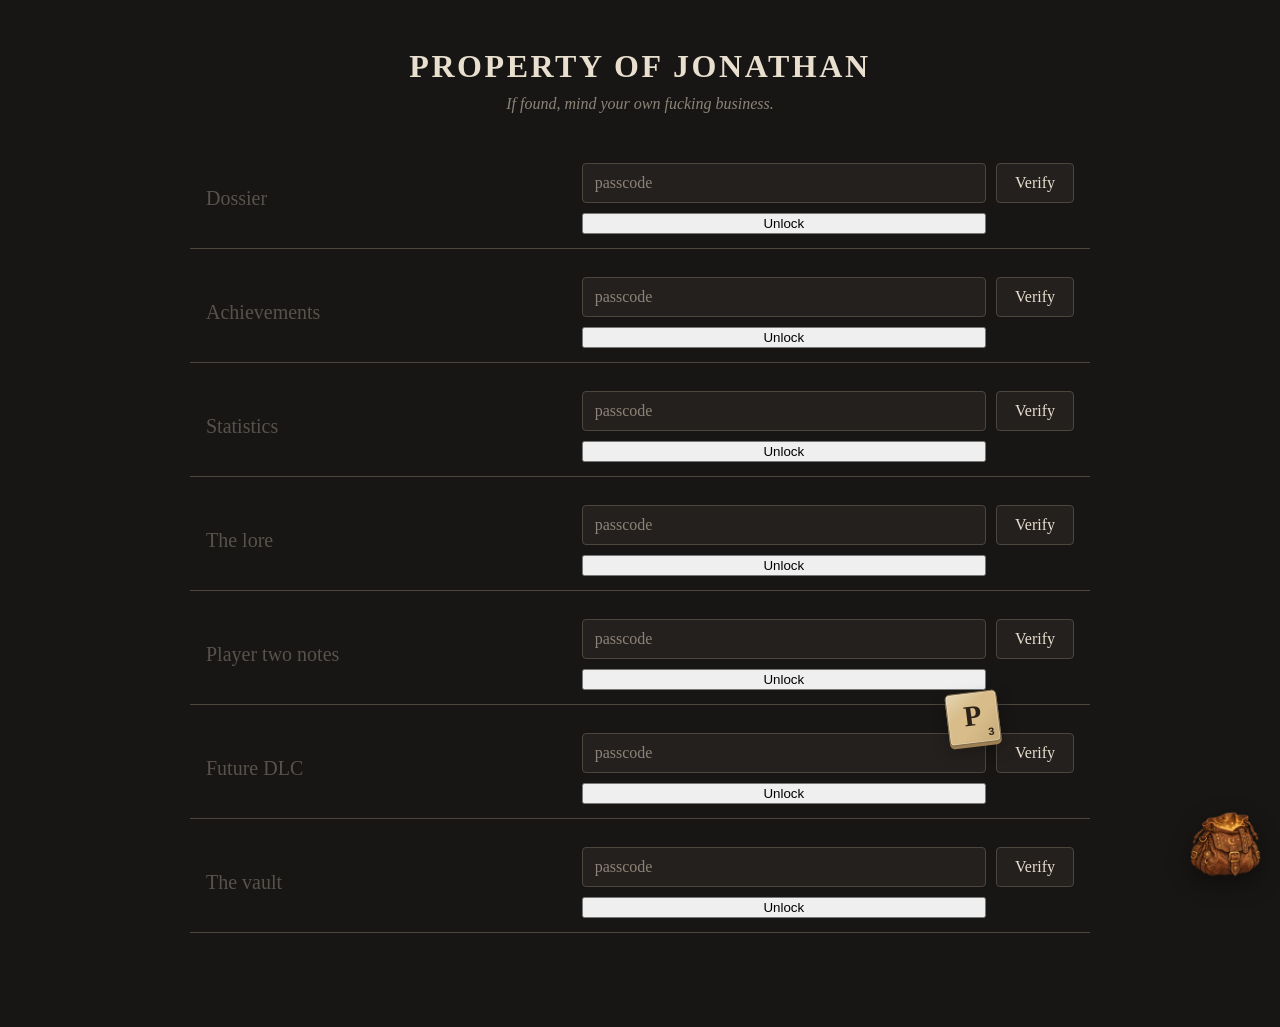
==== commit e1af8b1e: "Add temporary development unlock buttons" ====
--- a/index.html
+++ b/index.html
@@ -20,6 +20,7 @@
             <div class="passcode-control">
                 <input type="text" class="passcode-input" placeholder="passcode" aria-label="Dossier passcode" autocomplete="off">
                 <button type="button" class="verify-button">Verify</button>
+                <button type="button" class="dev-unlock-button" title="Development shortcut">Unlock</button>
                 <div class="tooltip" role="status">Wrong passcode. Try harder, cheeky bastard.</div>
             </div>
         </div>
@@ -29,6 +30,7 @@
             <div class="passcode-control">
                 <input type="text" class="passcode-input" placeholder="passcode" aria-label="Achievements passcode" autocomplete="off">
                 <button type="button" class="verify-button">Verify</button>
+                <button type="button" class="dev-unlock-button" title="Development shortcut">Unlock</button>
                 <div class="tooltip" role="status">Wrong passcode. Try harder, cheeky bastard.</div>
             </div>
         </div>
@@ -38,6 +40,7 @@
             <div class="passcode-control">
                 <input type="text" class="passcode-input" placeholder="passcode" aria-label="Statistics passcode" autocomplete="off">
                 <button type="button" class="verify-button">Verify</button>
+                <button type="button" class="dev-unlock-button" title="Development shortcut">Unlock</button>
                 <div class="tooltip" role="status">Wrong passcode. Try harder, cheeky bastard.</div>
             </div>
         </div>
@@ -47,6 +50,7 @@
             <div class="passcode-control">
                 <input type="text" class="passcode-input" placeholder="passcode" aria-label="The lore passcode" autocomplete="off">
                 <button type="button" class="verify-button">Verify</button>
+                <button type="button" class="dev-unlock-button" title="Development shortcut">Unlock</button>
                 <div class="tooltip" role="status">Wrong passcode. Try harder, cheeky bastard.</div>
             </div>
         </div>
@@ -56,6 +60,7 @@
             <div class="passcode-control">
                 <input type="text" class="passcode-input" placeholder="passcode" aria-label="Player two notes passcode" autocomplete="off">
                 <button type="button" class="verify-button">Verify</button>
+                <button type="button" class="dev-unlock-button" title="Development shortcut">Unlock</button>
                 <div class="tooltip" role="status">Wrong passcode. Try harder, cheeky bastard.</div>
             </div>
         </div>
@@ -65,6 +70,7 @@
             <div class="passcode-control">
                 <input type="text" class="passcode-input" placeholder="passcode" aria-label="Future DLC passcode" autocomplete="off">
                 <button type="button" class="verify-button">Verify</button>
+                <button type="button" class="dev-unlock-button" title="Development shortcut">Unlock</button>
                 <div class="tooltip" role="status">Wrong passcode. Try harder, cheeky bastard.</div>
             </div>
         </div>
@@ -74,6 +80,7 @@
             <div class="passcode-control">
                 <input type="text" class="passcode-input" placeholder="passcode" aria-label="The vault passcode" autocomplete="off">
                 <button type="button" class="verify-button">Verify</button>
+                <button type="button" class="dev-unlock-button" title="Development shortcut">Unlock</button>
                 <div class="tooltip" role="status">Wrong passcode. Try harder, cheeky bastard.</div>
             </div>
         </div>
--- a/css/style.css
+++ b/css/style.css
@@ -1993,68 +1993,43 @@
     right: 18px;
     bottom: 18px;
     z-index: 9000;
-    display: grid;
-    grid-template-columns: 28px auto;
-    grid-template-rows: auto auto;
-    align-items: center;
-    column-gap: 8px;
-    min-width: 88px;
-    min-height: 58px;
-    padding: 9px 11px;
-    border: 1px solid #655a4e;
-    background: rgba(29, 26, 24, 0.96);
-    color: #e8ddd0;
-    box-shadow: 0 10px 28px rgba(0,0,0,0.36);
+    width: 74px;
+    height: 74px;
+    padding: 0;
+    border: 0;
+    background: transparent;
     cursor: pointer;
-    backdrop-filter: blur(5px);
-}
-
-.scrabble-inventory-button:hover,
+    filter: drop-shadow(0 8px 12px rgba(0,0,0,0.42));
+}
+
+.scrabble-inventory-button img {
+    display: block;
+    width: 100%;
+    height: 100%;
+    object-fit: contain;
+    pointer-events: none;
+    transition: transform 140ms ease, filter 140ms ease;
+}
+
+.scrabble-inventory-button:hover img,
+.scrabble-inventory-button:focus-visible img {
+    transform: scale(1.06);
+    filter: brightness(1.08);
+}
+
 .scrabble-inventory-button:focus-visible {
-    outline: none;
-    border-color: #aa9b8a;
-    background: rgba(38, 33, 29, 0.98);
+    outline: 1px solid #aa9b8a;
+    outline-offset: 3px;
 }
 
 .scrabble-inventory-button.is-receiving {
     animation: scrabble-inventory-pulse 520ms ease;
-}
-
-.scrabble-inventory-icon {
-    position: relative;
-    grid-row: 1 / span 2;
-    display: grid;
-    grid-template-columns: repeat(2, 9px);
-    grid-template-rows: repeat(2, 9px);
-    gap: 2px;
-    width: 20px;
-    height: 20px;
-}
-
-.scrabble-inventory-icon span {
-    display: block;
-    border: 1px solid #b9a37d;
-    background: #d8bd8a;
-    box-shadow: inset 0 0 0 1px rgba(75,53,31,0.16);
-}
-
-.scrabble-inventory-label {
-    align-self: end;
-    font: 700 9px/1 "Courier New", Courier, monospace;
-    letter-spacing: 0.16em;
-    color: #9e948a;
-}
-
-.scrabble-inventory-badge {
-    align-self: start;
-    font: 700 16px/1 Georgia, serif;
-    color: #f0e4d6;
 }
 
 .scrabble-inventory-panel {
     position: fixed;
     right: 18px;
-    bottom: 86px;
+    bottom: 102px;
     z-index: 8999;
     width: min(390px, calc(100vw - 36px));
     max-height: min(520px, calc(100vh - 120px));
@@ -2073,6 +2048,13 @@
     display: none !important;
 }
 
+.scrabble-inventory-heading[hidden],
+.scrabble-inventory-note[hidden],
+.scrabble-inventory-list[hidden],
+.scrabble-inventory-empty[hidden] {
+    display: none !important;
+}
+
 .scrabble-inventory-heading {
     display: flex;
     align-items: center;
@@ -2325,7 +2307,7 @@
 
     .scrabble-inventory-panel {
         right: 12px;
-        bottom: 78px;
+        bottom: 94px;
         width: calc(100vw - 24px);
     }
 
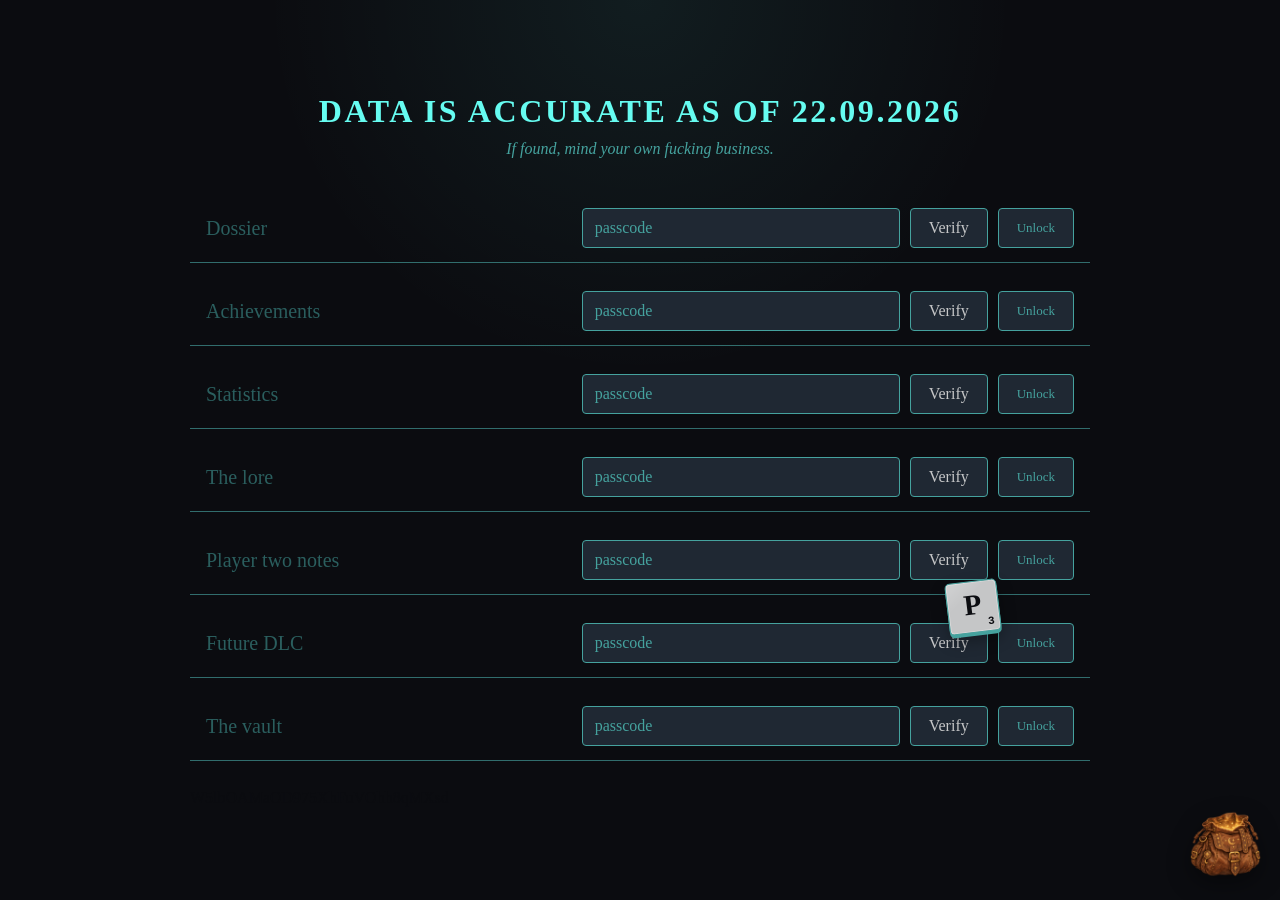
==== commit fe45a251: "Update main data date heading" ====
--- a/index.html
+++ b/index.html
@@ -11,7 +11,7 @@
 <body>
 
 <main class="page">
-    <h1>PROPERTY OF JONATHAN</h1>
+    <h1>DATA IS ACCURATE AS OF 22.09.2026</h1>
     <p class="subtitle">If found, mind your own fucking business.</p>
 
     <section class="link-list" aria-label="Locked sections">
--- a/css/style.css
+++ b/css/style.css
@@ -81,7 +81,7 @@
 .passcode-control {
     position: relative;
     display: grid;
-    grid-template-columns: minmax(0, 1fr) auto;
+    grid-template-columns: minmax(0, 1fr) auto auto;
     gap: 10px;
 }
 
@@ -116,7 +116,8 @@
     box-shadow: 0 0 0 1px var(--error);
 }
 
-.verify-button {
+.verify-button,
+.dev-unlock-button {
     padding: 10px 18px;
 
     border: 1px solid var(--border);
@@ -130,11 +131,19 @@
     cursor: pointer;
 }
 
-.verify-button:hover {
+.verify-button:hover,
+.dev-unlock-button:hover {
     border-color: var(--text);
 }
 
+.dev-unlock-button {
+    border-color: #6b645a;
+    color: #a79d91;
+    font-size: 13px;
+}
+
 .verify-button:disabled,
+.dev-unlock-button:disabled,
 .passcode-input:disabled {
     opacity: 0.45;
     cursor: default;
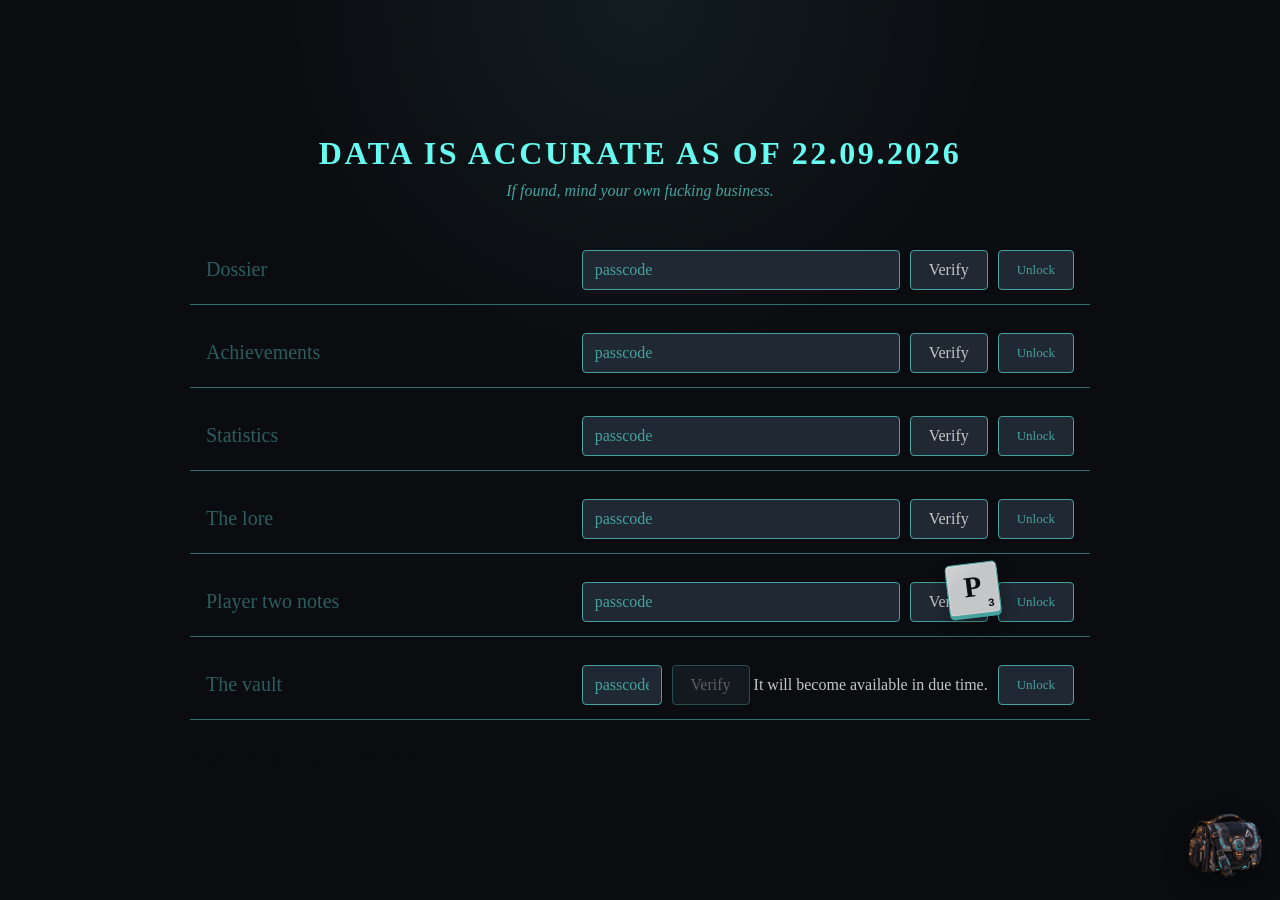
==== commit a969dc07: "Remove Future DLC and hold Vault verification" ====
--- a/index.html
+++ b/index.html
@@ -65,21 +65,14 @@
             </div>
         </div>
 
-        <div class="link-row" data-section="future-dlc" data-passcode="VrgjJd6rasz8kS7YO0WI7arI8kq">
-            <a class="section-link disabled" href="future-dlc.html" aria-disabled="true">Future DLC</a>
-            <div class="passcode-control">
-                <input type="text" class="passcode-input" placeholder="passcode" aria-label="Future DLC passcode" autocomplete="off">
-                <button type="button" class="verify-button">Verify</button>
-                <button type="button" class="dev-unlock-button" title="Development shortcut">Unlock</button>
-                <div class="tooltip" role="status">Wrong passcode. Try harder, cheeky bastard.</div>
-            </div>
-        </div>
-
-        <div class="link-row" data-section="vault" data-passcode="YlWirzQB3UwEh2FWl99Lec9Lb40">
+        <div class="link-row" data-section="vault" data-passcode="YlWirzQB3UwEh2FWl99Lec9Lb40" data-verification-disabled="true">
             <a class="section-link disabled" href="vault.html" aria-disabled="true">The vault</a>
             <div class="passcode-control">
                 <input type="text" class="passcode-input" placeholder="passcode" aria-label="The vault passcode" autocomplete="off">
-                <button type="button" class="verify-button">Verify</button>
+                <span class="vault-verify-wrap">
+                    <button type="button" class="verify-button" disabled>Verify</button>
+                    <span class="vault-verify-tooltip" role="status">It will become available in due time.</span>
+                </span>
                 <button type="button" class="dev-unlock-button" title="Development shortcut">Unlock</button>
                 <div class="tooltip" role="status">Wrong passcode. Try harder, cheeky bastard.</div>
             </div>
--- a/css/style.css
+++ b/css/style.css
@@ -2354,3 +2354,284 @@
         transition-duration: 0.01ms;
     }
 }
+
+
+/* Longest Reddit message text */
+.stat-message-copy {
+    margin: 0;
+    white-space: pre-wrap;
+    overflow-wrap: anywhere;
+    color: #d8d0c5;
+    font: 14px/1.65 Georgia, serif;
+}
+
+
+/* Dossier audio player */
+.dossier-audio-player {
+    display: grid;
+    grid-template-columns: 38px minmax(0, 1fr) auto auto auto;
+    gap: 9px;
+    align-items: center;
+    margin-top: 16px;
+    padding: 10px 11px;
+    border: 1px solid rgba(69, 162, 158, 0.5);
+    background: rgba(11, 12, 16, 0.3);
+}
+
+.dossier-audio-player audio {
+    display: none;
+}
+
+.dossier-audio-toggle {
+    display: grid;
+    place-items: center;
+    width: 38px;
+    height: 38px;
+    padding: 0;
+    border: 1px solid var(--accent-deep, #45A29E);
+    border-radius: 50%;
+    background: var(--panel, #1F2833);
+    color: var(--accent, #66FCF1);
+    font: 700 14px/1 "Courier New", Courier, monospace;
+    cursor: pointer;
+}
+
+.dossier-audio-toggle:hover,
+.dossier-audio-toggle:focus-visible {
+    border-color: var(--accent, #66FCF1);
+    outline: none;
+    box-shadow: 0 0 0 2px rgba(102, 252, 241, 0.12);
+}
+
+.dossier-audio-toggle span {
+    transform: translateX(1px);
+}
+
+.dossier-audio-player.is-playing .dossier-audio-toggle span {
+    transform: none;
+    font-size: 11px;
+    letter-spacing: -2px;
+}
+
+.dossier-audio-progress {
+    --audio-progress: 0%;
+    width: 100%;
+    min-width: 70px;
+    height: 18px;
+    margin: 0;
+    appearance: none;
+    -webkit-appearance: none;
+    background: transparent;
+    cursor: pointer;
+}
+
+.dossier-audio-progress::-webkit-slider-runnable-track {
+    height: 4px;
+    border-radius: 999px;
+    background:
+        linear-gradient(
+            to right,
+            var(--accent, #66FCF1) 0,
+            var(--accent, #66FCF1) var(--audio-progress),
+            rgba(197, 198, 199, 0.24) var(--audio-progress),
+            rgba(197, 198, 199, 0.24) 100%
+        );
+}
+
+.dossier-audio-progress::-webkit-slider-thumb {
+    width: 12px;
+    height: 12px;
+    margin-top: -4px;
+    border: 0;
+    border-radius: 50%;
+    appearance: none;
+    -webkit-appearance: none;
+    background: var(--accent, #66FCF1);
+    box-shadow: 0 0 0 2px var(--panel, #1F2833);
+}
+
+.dossier-audio-progress::-moz-range-track {
+    height: 4px;
+    border: 0;
+    border-radius: 999px;
+    background: rgba(197, 198, 199, 0.24);
+}
+
+.dossier-audio-progress::-moz-range-progress {
+    height: 4px;
+    border-radius: 999px;
+    background: var(--accent, #66FCF1);
+}
+
+.dossier-audio-progress::-moz-range-thumb {
+    width: 12px;
+    height: 12px;
+    border: 2px solid var(--panel, #1F2833);
+    border-radius: 50%;
+    background: var(--accent, #66FCF1);
+}
+
+.dossier-audio-progress:focus-visible {
+    outline: 1px solid var(--accent, #66FCF1);
+    outline-offset: 3px;
+}
+
+.dossier-audio-time,
+.dossier-audio-separator {
+    color: var(--accent-deep, #45A29E);
+    font: 700 11px/1 "Courier New", Courier, monospace;
+    font-variant-numeric: tabular-nums;
+    white-space: nowrap;
+}
+
+.dossier-audio-separator {
+    opacity: 0.65;
+}
+
+@media (max-width: 620px) {
+    .dossier-audio-player {
+        grid-template-columns: 38px minmax(0, 1fr);
+        gap: 8px 10px;
+    }
+
+    .dossier-audio-time,
+    .dossier-audio-separator {
+        grid-row: 2;
+    }
+
+    .dossier-audio-time[data-audio-current] {
+        grid-column: 2;
+        justify-self: start;
+    }
+
+    .dossier-audio-separator,
+    .dossier-audio-time[data-audio-duration] {
+        display: none;
+    }
+}
+
+
+/* Statistics datapad message view */
+.stat-message-modal {
+    width: min(920px, calc(100vw - 20px));
+    max-width: 920px;
+    min-height: 0;
+    max-height: calc(100vh - 20px);
+    padding: 0;
+    border: 0;
+    overflow: visible;
+    background: transparent;
+    color: var(--text);
+    box-shadow: none;
+}
+
+.stat-message-modal::backdrop {
+    background: rgba(8, 10, 13, 0.84);
+    backdrop-filter: blur(4px);
+}
+
+.stat-datapad-shell {
+    position: relative;
+    width: 100%;
+    margin: 0 auto;
+}
+
+.stat-datapad-image {
+    display: block;
+    width: 100%;
+    height: auto;
+    max-height: calc(100vh - 20px);
+    object-fit: contain;
+    pointer-events: none;
+    user-select: none;
+}
+
+.stat-datapad-screen {
+    position: absolute;
+    top: 21%;
+    right: 18%;
+    bottom: 21%;
+    left: 18%;
+    overflow-y: auto;
+    overflow-x: hidden;
+    padding: clamp(6px, 1.2vw, 14px);
+    background: transparent;
+    color: #d9fbf8;
+    scrollbar-width: thin;
+    scrollbar-color: rgba(102, 252, 241, 0.55) transparent;
+    overscroll-behavior: contain;
+}
+
+.stat-datapad-screen::-webkit-scrollbar {
+    width: 7px;
+}
+
+.stat-datapad-screen::-webkit-scrollbar-track {
+    background: transparent;
+}
+
+.stat-datapad-screen::-webkit-scrollbar-thumb {
+    border-radius: 999px;
+    background: rgba(102, 252, 241, 0.48);
+}
+
+.stat-datapad-screen .stat-message-copy {
+    margin: 0;
+    padding: 0;
+    background: transparent;
+    color: inherit;
+    font: clamp(10px, 1.35vw, 14px)/1.52 "Courier New", Courier, monospace;
+    white-space: pre-wrap;
+    overflow-wrap: anywhere;
+}
+
+.stat-message-modal-close {
+    position: absolute;
+    z-index: 4;
+    top: 8.5%;
+    right: 10%;
+    width: 34px;
+    height: 34px;
+    padding: 0;
+    border: 1px solid rgba(102, 252, 241, 0.42);
+    border-radius: 50%;
+    background: rgba(11, 12, 16, 0.72);
+    color: var(--accent);
+    font: 22px/1 Georgia, serif;
+    cursor: pointer;
+}
+
+.stat-message-modal-close:hover,
+.stat-message-modal-close:focus-visible {
+    border-color: var(--accent);
+    background: rgba(31, 40, 51, 0.9);
+    color: var(--accent);
+    outline: none;
+}
+
+@media (max-width: 520px) {
+    .stat-message-modal {
+        width: calc(100vw - 8px);
+        max-height: calc(100vh - 8px);
+    }
+
+    .stat-datapad-screen {
+        top: 20%;
+        right: 17%;
+        bottom: 20%;
+        left: 17%;
+        padding: 5px;
+    }
+
+    .stat-datapad-screen .stat-message-copy {
+        font-size: 9px;
+        line-height: 1.45;
+    }
+
+    .stat-message-modal-close {
+        top: 7.5%;
+        right: 8.5%;
+        width: 30px;
+        height: 30px;
+    }
+}
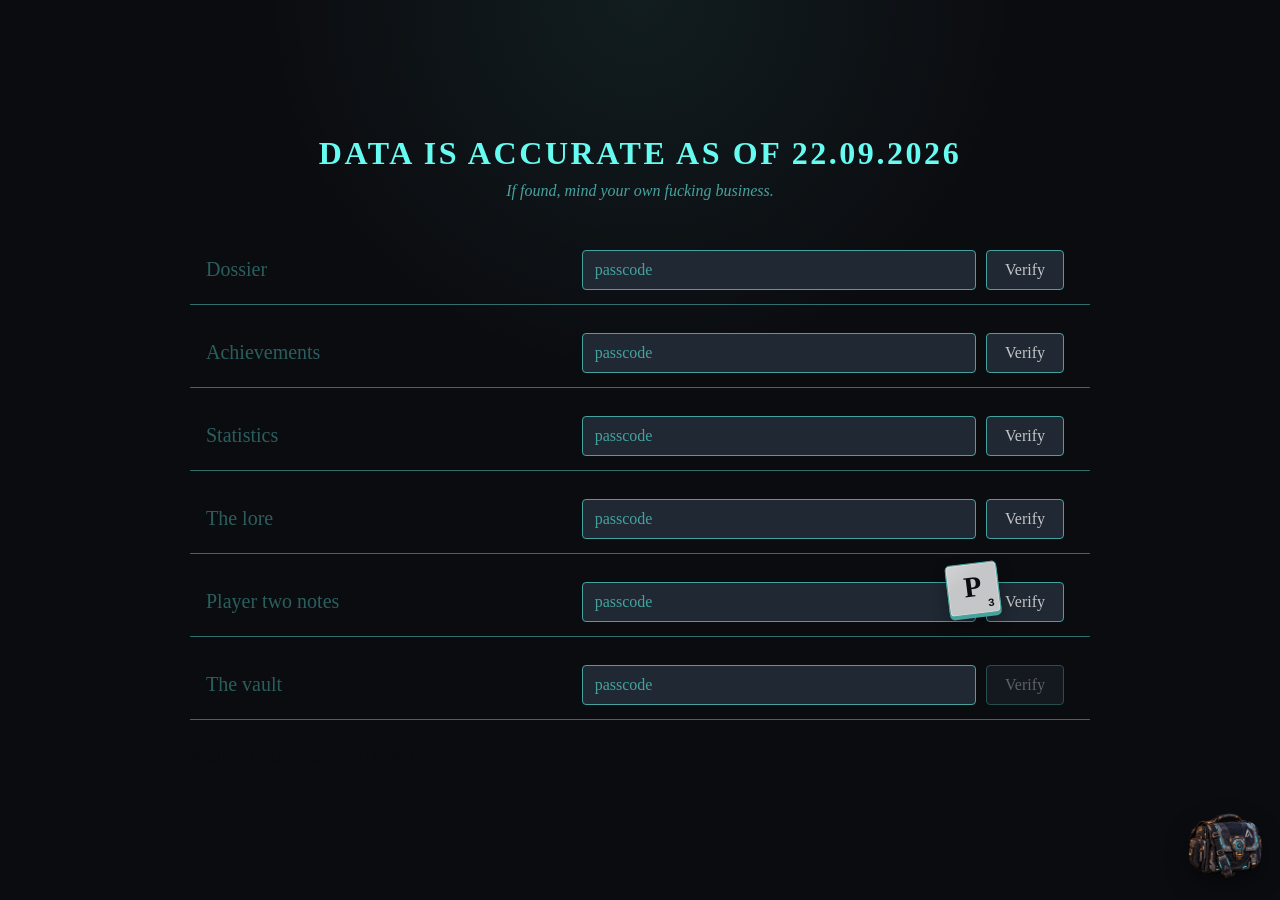
==== commit 1589c085: "Remove development unlock buttons" ====
--- a/index.html
+++ b/index.html
@@ -20,7 +20,6 @@
             <div class="passcode-control">
                 <input type="text" class="passcode-input" placeholder="passcode" aria-label="Dossier passcode" autocomplete="off">
                 <button type="button" class="verify-button">Verify</button>
-                <button type="button" class="dev-unlock-button" title="Development shortcut">Unlock</button>
                 <div class="tooltip" role="status">Wrong passcode. Try harder, cheeky bastard.</div>
             </div>
         </div>
@@ -30,7 +29,6 @@
             <div class="passcode-control">
                 <input type="text" class="passcode-input" placeholder="passcode" aria-label="Achievements passcode" autocomplete="off">
                 <button type="button" class="verify-button">Verify</button>
-                <button type="button" class="dev-unlock-button" title="Development shortcut">Unlock</button>
                 <div class="tooltip" role="status">Wrong passcode. Try harder, cheeky bastard.</div>
             </div>
         </div>
@@ -40,7 +38,6 @@
             <div class="passcode-control">
                 <input type="text" class="passcode-input" placeholder="passcode" aria-label="Statistics passcode" autocomplete="off">
                 <button type="button" class="verify-button">Verify</button>
-                <button type="button" class="dev-unlock-button" title="Development shortcut">Unlock</button>
                 <div class="tooltip" role="status">Wrong passcode. Try harder, cheeky bastard.</div>
             </div>
         </div>
@@ -50,7 +47,6 @@
             <div class="passcode-control">
                 <input type="text" class="passcode-input" placeholder="passcode" aria-label="The lore passcode" autocomplete="off">
                 <button type="button" class="verify-button">Verify</button>
-                <button type="button" class="dev-unlock-button" title="Development shortcut">Unlock</button>
                 <div class="tooltip" role="status">Wrong passcode. Try harder, cheeky bastard.</div>
             </div>
         </div>
@@ -60,7 +56,6 @@
             <div class="passcode-control">
                 <input type="text" class="passcode-input" placeholder="passcode" aria-label="Player two notes passcode" autocomplete="off">
                 <button type="button" class="verify-button">Verify</button>
-                <button type="button" class="dev-unlock-button" title="Development shortcut">Unlock</button>
                 <div class="tooltip" role="status">Wrong passcode. Try harder, cheeky bastard.</div>
             </div>
         </div>
@@ -73,7 +68,6 @@
                     <button type="button" class="verify-button" disabled>Verify</button>
                     <span class="vault-verify-tooltip" role="status">It will become available in due time.</span>
                 </span>
-                <button type="button" class="dev-unlock-button" title="Development shortcut">Unlock</button>
                 <div class="tooltip" role="status">Wrong passcode. Try harder, cheeky bastard.</div>
             </div>
         </div>
--- a/css/style.css
+++ b/css/style.css
@@ -2635,3 +2635,49 @@
         height: 30px;
     }
 }
+
+
+/* Vault availability tooltip */
+.vault-verify-wrap {
+    position: relative;
+    display: inline-flex;
+}
+
+.vault-verify-wrap .verify-button {
+    width: 100%;
+}
+
+.vault-verify-tooltip {
+    position: absolute;
+    z-index: 20;
+    left: 50%;
+    top: calc(100% + 8px);
+    width: max-content;
+    max-width: min(280px, 80vw);
+    padding: 8px 10px;
+    border: 1px solid var(--border);
+    border-radius: 4px;
+    transform: translate(-50%, -4px);
+    background: var(--panel);
+    color: var(--text);
+    font-size: 14px;
+    white-space: nowrap;
+    opacity: 0;
+    visibility: hidden;
+    pointer-events: none;
+    transition: opacity 120ms ease, transform 120ms ease, visibility 120ms ease;
+}
+
+.vault-verify-wrap:hover .vault-verify-tooltip,
+.vault-verify-wrap:focus-within .vault-verify-tooltip {
+    opacity: 1;
+    visibility: visible;
+    transform: translate(-50%, 0);
+}
+
+@media (max-width: 700px) {
+    .vault-verify-tooltip {
+        white-space: normal;
+        width: min(260px, 80vw);
+    }
+}
